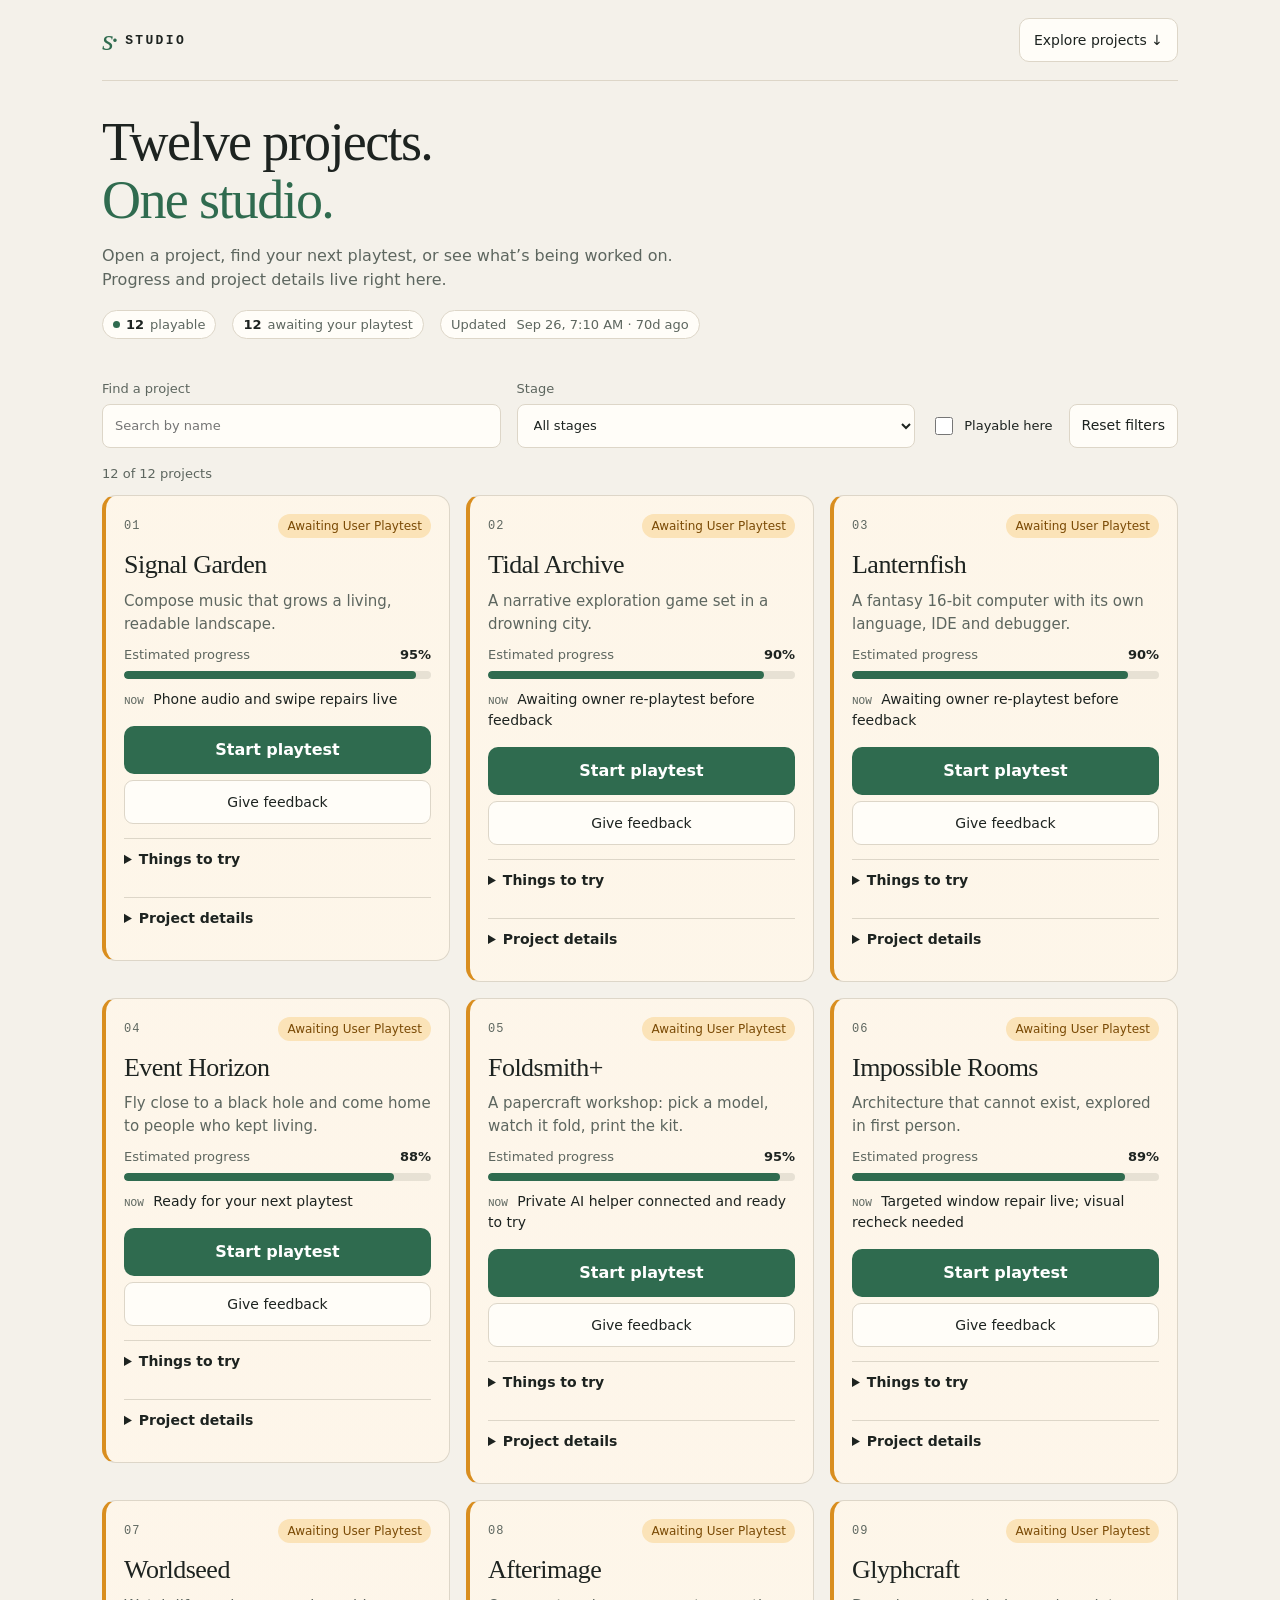
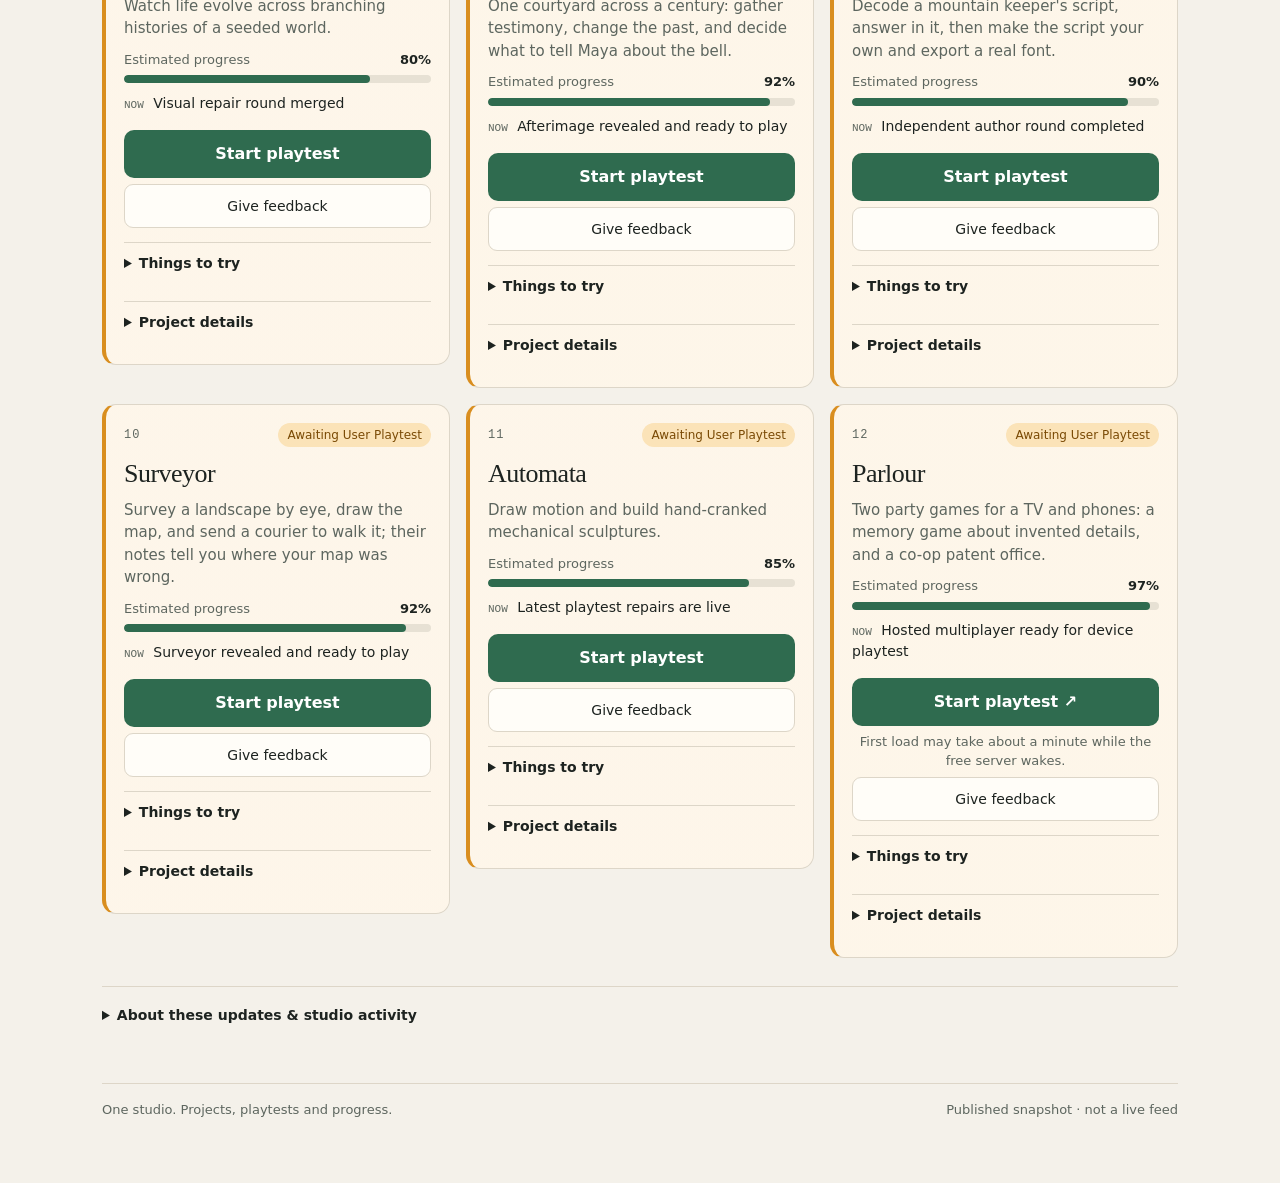
==== index.html @ 287472f6 "[Codex] Publish studio site (status refresh) 2026-09-26T07:10Z Built static files only: hub, read-on" ====
<!doctype html>
<html lang="en">
<head>
<meta charset="utf-8">
<meta name="viewport" content="width=device-width, initial-scale=1">
<meta name="color-scheme" content="light dark">
<meta name="theme-color" content="#f4f1ea" media="(prefers-color-scheme: light)">
<meta name="theme-color" content="#101716" media="(prefers-color-scheme: dark)">
<meta name="description" content="Play the studio’s projects, follow their progress, and explore the details in one place.">
<title>Studio</title>
<link rel="icon" href="data:image/svg+xml,%3Csvg xmlns='http://www.w3.org/2000/svg' viewBox='0 0 32 32'%3E%3Crect width='32' height='32' rx='8' fill='%23101716'/%3E%3Ctext x='8' y='23' font-family='Georgia' font-style='italic' font-size='20' fill='%23d9ef9e'%3Es%3C/text%3E%3C/svg%3E">
<link rel="stylesheet" href="hub.css">
<script src="hub.js" defer></script>
<script src="feedback.js" defer></script>
</head>
<body>
<a class="skip" href="#projects">Skip to projects</a>
<div class="shell">
<header class="top"><a class="wordmark" href="./"><i>s·</i> STUDIO</a><a class="dash-link" href="#projects">Explore projects ↓</a></header>
<main>
<section class="intro">
<h1>Twelve projects.<br><span>One studio.</span></h1>
<p class="lede">Open a project, find your next playtest, or see what’s being worked on. Progress and project details live right here.</p>
<p class="meta"><span class="pill"><span class="dot" aria-hidden="true"></span><strong>12</strong> playable</span><span class="pill"><strong>12</strong> awaiting your playtest</span><span class="pill">Updated&nbsp;<time datetime="2026-09-26T07:10:05Z" data-stamp>2026-09-26T07:10:05Z</time></span></p>
</section>
<section id="projects" aria-label="Projects" tabindex="-1">
<div class="filters" id="filters" hidden>
<label>Find a project<input id="search" type="search" placeholder="Search by name" autocomplete="off"></label>
<label>Stage<select id="stage"><option value="all">All stages</option><option value="st-awaiting-user-playtest">Awaiting User Playtest</option></select></label>
<label class="check"><input type="checkbox" id="demos-only"> Playable here</label>
<button type="button" id="reset-filters">Reset filters</button>
</div>
<p class="results" id="result-count" role="status" aria-live="polite">12 projects</p>
<p id="empty" class="empty" hidden>No projects match. Try another search or reset the filters.</p>
<div class="grid" id="project-grid">
<article class="card" id="p01" data-stage="st-awaiting-user-playtest" data-playable="true" aria-labelledby="n-p01"><div class="card-top"><span class="num">01</span><span class="badge">Awaiting User Playtest</span></div><h2 id="n-p01">Signal Garden</h2><p class="blurb">Compose music that grows a living, readable landscape.</p><div class="progress"><div class="progress-row"><span>Estimated progress</span><b>95%</b></div><div class="bar" role="progressbar" aria-label="Signal Garden estimated progress" aria-valuemin="0" aria-valuemax="100" aria-valuenow="95"><span style="width:95%"></span></div></div><p class="now"><span>Now</span> Phone audio and swipe repairs live</p><div class="actions"><a class="play" href="signal-garden/" aria-label="Start playtest: Signal Garden">Start playtest</a><button class="secondary feedback-open" type="button" data-project="p01" hidden>Give feedback<span class="sr-only">: Signal Garden</span></button></div><details class="try-guide"><summary>Things to try<span class="sr-only">: Signal Garden</span></summary><div class="detail-body"><p>Pick a few ideas that sound good, and let your ears lead the way.</p><ul class="guide-ideas"><li><h3>Find your garden</h3><p>Listen to two presets, then try Create random scene and let a whole piece unfold.</p><p class="notice">Does the music develop, and does the garden help you hear its shape?</p></li><li><h3>Plant a small phrase</h3><p>In Beds, plant a few notes, change their pitch, and give one a longer length or a chord.</p><p class="notice">Can you make the sound you imagined without fighting the controls?</p></li><li><h3>Give it a second act</h3><p>In Piece, vary a section and rearrange its appearances; listen as playback follows the bars.</p><p class="notice">Is it clear which bar you are editing and which one you are hearing?</p></li><li><h3>Change the weather</h3><p>Randomize the garden, keep a favorite color or flora setting, and roll again.</p><p class="notice">Which combinations feel alive, readable, or too busy?</p></li><li><h3>Take it with you</h3><p>Save a copy or export a WAV; on a phone, try editing upright and sideways, then briefly lock the screen during playback.</p><p class="notice">Does the music remain pleasant and the return to the garden feel smooth?</p></li></ul><button class="secondary feedback-open" type="button" data-project="p01" hidden>Share what you noticed</button></div></details><details class="project-details"><summary>Project details<span class="sr-only">: Signal Garden</span></summary><div class="detail-body"><dl class="detail-notes"><div><dt>Current work</dt><dd>Background audio now uses pre-rendered buffers, with no late chunks or gaps in the sixfold CPU-throttled check. Smooth strip swiping and hold-drag editing are live.</dd></div><div><dt>Next step</dt><dd>Ready for a real-phone recheck when you return.</dd></div><div><dt>Limitations</dt><dd>Real phone screen-off behavior remains unverified.</dd></div></dl><p class="review-time">Codex review · <time datetime="2026-09-25T10:22:09Z" data-stamp>2026-09-25T10:22:09Z</time></p><p class="review-time">Demo built · <time datetime="2026-09-26T03:47:51Z" data-stamp>2026-09-26T03:47:51Z</time></p><h3>Assignments at publication</h3><ul class="worker-list"><li><strong>Claude</strong> · no active assignment</li><li><strong>Codex</strong> · no active assignment</li></ul><h3>Recent coordination topics</h3><ul class="topic-list"><li>Codex · Verification · Implementation</li><li>Claude · Integration · Implementation</li></ul><p class="detail-hint">Topics indicate discussion, not completed work or live activity.</p></div></details></article><article class="card" id="p02" data-stage="st-awaiting-user-playtest" data-playable="true" aria-labelledby="n-p02"><div class="card-top"><span class="num">02</span><span class="badge">Awaiting User Playtest</span></div><h2 id="n-p02">Tidal Archive</h2><p class="blurb">A narrative exploration game set in a drowning city.</p><div class="progress"><div class="progress-row"><span>Estimated progress</span><b>90%</b></div><div class="bar" role="progressbar" aria-label="Tidal Archive estimated progress" aria-valuemin="0" aria-valuemax="100" aria-valuenow="90"><span style="width:90%"></span></div></div><p class="now"><span>Now</span> Awaiting owner re-playtest before feedback</p><div class="actions"><a class="play" href="tidal-archive/" aria-label="Start playtest: Tidal Archive">Start playtest</a><button class="secondary feedback-open" type="button" data-project="p02" hidden>Give feedback<span class="sr-only">: Tidal Archive</span></button></div><details class="try-guide"><summary>Things to try<span class="sr-only">: Tidal Archive</span></summary><div class="detail-body"><p>Wander at your own pace; these are invitations, not a route through the story.</p><ul class="guide-ideas"><li><h3>Chase the tide</h3><p>Use the map and tide forecast to choose a reachable destination, then watch how your options change.</p><p class="notice">Can you judge travel time and closed routes before committing?</p></li><li><h3>Meet the city</h3><p>Follow a person or a document that catches your interest, with a detour somewhere unfamiliar.</p><p class="notice">Do the people and places give you reasons to care beyond collecting everything?</p></li><li><h3>Work something out</h3><p>Try a mechanism you find, using the documents and clues you have gathered.</p><p class="notice">Do its controls and responses help you understand an attempt without giving the answer away?</p></li><li><h3>Curate twelve pages</h3><p>Put a few favorites in the Tidebook, then swap one as your view of the city changes.</p><p class="notice">Does choosing what to preserve feel meaningful, and is the page cost clear?</p></li><li><h3>Finish your journey</h3><p>Save a manual slot, take a break, and return for a departure when you feel ready.</p><p class="notice">Is resuming easy, and does the ending reflect the journey you remember?</p></li></ul><button class="secondary feedback-open" type="button" data-project="p02" hidden>Share what you noticed</button></div></details><details class="project-details"><summary>Project details<span class="sr-only">: Tidal Archive</span></summary><div class="detail-body"><dl class="detail-notes"><div><dt>Current work</dt><dd>The owner has playtested it once and wants to play it again before giving feedback.</dd></div><div><dt>Next step</dt><dd>Iterate on the owner&#x27;s feedback after the re-playtest.</dd></div><div><dt>Limitations</dt><dd>Issues noted in the first owner playtest are not yet addressed.</dd></div></dl><p class="review-time">Claude review · <time datetime="2026-09-25T21:28:21Z" data-stamp>2026-09-25T21:28:21Z</time></p><p class="review-time">Demo built · <time datetime="2026-09-26T03:47:53Z" data-stamp>2026-09-26T03:47:53Z</time></p><h3>Assignments at publication</h3><ul class="worker-list"><li><strong>Claude</strong> · no active assignment</li><li><strong>Codex</strong> · no active assignment</li></ul><h3>Recent coordination topics</h3><ul class="topic-list"><li>Codex · Coordination</li><li>Claude · Coordination</li></ul><p class="detail-hint">Topics indicate discussion, not completed work or live activity.</p></div></details></article><article class="card" id="p03" data-stage="st-awaiting-user-playtest" data-playable="true" aria-labelledby="n-p03"><div class="card-top"><span class="num">03</span><span class="badge">Awaiting User Playtest</span></div><h2 id="n-p03">Lanternfish</h2><p class="blurb">A fantasy 16-bit computer with its own language, IDE and debugger.</p><div class="progress"><div class="progress-row"><span>Estimated progress</span><b>90%</b></div><div class="bar" role="progressbar" aria-label="Lanternfish estimated progress" aria-valuemin="0" aria-valuemax="100" aria-valuenow="90"><span style="width:90%"></span></div></div><p class="now"><span>Now</span> Awaiting owner re-playtest before feedback</p><div class="actions"><a class="play" href="lanternfish/" aria-label="Start playtest: Lanternfish">Start playtest</a><button class="secondary feedback-open" type="button" data-project="p03" hidden>Give feedback<span class="sr-only">: Lanternfish</span></button></div><details class="try-guide"><summary>Things to try<span class="sr-only">: Lanternfish</span></summary><div class="detail-body"><p>Treat this little computer as a toy box, with an optional peek under the lid.</p><ul class="guide-ideas"><li><h3>Play two very different games</h3><p>Choose Lumen Drift, then Prism Courier; click the screen for keyboard focus and use arrows, Z/X, and Enter.</p><p class="notice">Are the controls responsive, and can you tell what each game wants from you?</p></li><li><h3>Listen to the machine</h3><p>Let Tidepool run, then explore Abyss Tracker using its on-screen help.</p><p class="notice">Does the sound feel inviting, and can you make a musical change you recognize?</p></li><li><h3>Make one tiny edit</h3><p>Change something small in an example and press Ctrl+Enter; use Revert if you want the original back.</p><p class="notice">Is the connection between your edit and the result satisfying?</p></li><li><h3>Freeze a moment</h3><p>In a Glint program, click the gutter for a breakpoint, then use F8 and F10 to pause and step.</p><p class="notice">Can you follow where the program is and what changes each step?</p></li><li><h3>Keep your cartridge</h3><p>Export your edited cartridge, then import it and run it again.</p><p class="notice">Does the result still feel like yours, and are mistakes or import problems explained clearly?</p></li></ul><button class="secondary feedback-open" type="button" data-project="p03" hidden>Share what you noticed</button></div></details><details class="project-details"><summary>Project details<span class="sr-only">: Lanternfish</span></summary><div class="detail-body"><dl class="detail-notes"><div><dt>Current work</dt><dd>The owner has playtested it once and wants to play it again before giving feedback.</dd></div><div><dt>Next step</dt><dd>Iterate on the owner&#x27;s feedback after the re-playtest.</dd></div><div><dt>Limitations</dt><dd>Issues noted in the first owner playtest are not yet addressed.</dd></div></dl><p class="review-time">Claude review · <time datetime="2026-09-25T21:28:21Z" data-stamp>2026-09-25T21:28:21Z</time></p><p class="review-time">Demo built · <time datetime="2026-09-26T03:47:56Z" data-stamp>2026-09-26T03:47:56Z</time></p><h3>Assignments at publication</h3><ul class="worker-list"><li><strong>Claude</strong> · no active assignment</li><li><strong>Codex</strong> · no active assignment</li></ul><h3>Recent coordination topics</h3><ul class="topic-list"><li>Codex · Coordination</li><li>Claude · Coordination</li></ul><p class="detail-hint">Topics indicate discussion, not completed work or live activity.</p></div></details></article><article class="card" id="p04" data-stage="st-awaiting-user-playtest" data-playable="true" aria-labelledby="n-p04"><div class="card-top"><span class="num">04</span><span class="badge">Awaiting User Playtest</span></div><h2 id="n-p04">Event Horizon</h2><p class="blurb">Fly close to a black hole and come home to people who kept living.</p><div class="progress"><div class="progress-row"><span>Estimated progress</span><b>88%</b></div><div class="bar" role="progressbar" aria-label="Event Horizon estimated progress" aria-valuemin="0" aria-valuemax="100" aria-valuenow="88"><span style="width:88%"></span></div></div><p class="now"><span>Now</span> Ready for your next playtest</p><div class="actions"><a class="play" href="event-horizon/" aria-label="Start playtest: Event Horizon">Start playtest</a><button class="secondary feedback-open" type="button" data-project="p04" hidden>Give feedback<span class="sr-only">: Event Horizon</span></button></div><details class="try-guide"><summary>Things to try<span class="sr-only">: Event Horizon</span></summary><div class="detail-body"><p>Start with Settle and follow whichever part of the expedition makes you curious.</p><ul class="guide-ideas"><li><h3>Learn to shape an orbit</h3><p>Follow the opening coach: try a small burn, inspect its amber prediction, and work toward a round orbit.</p><p class="notice">Does each adjustment teach you something, or feel like guessing?</p></li><li><h3>Make a plan you can read</h3><p>Pause to inspect a planned burn, select it in Burn plan, and try editing its timing when available.</p><p class="notice">Can you connect the list, map, and time strip to the same event?</p></li><li><h3>Look out the window</h3><p>Switch between map, split, and optical views; try a closer view with Ship or Follow.</p><p class="notice">Does the view convey motion and scale comfortably, with useful sound cues?</p></li><li><h3>Keep in touch</h3><p>Read the letters between missions and watch the ship and home clocks when the campaign introduces them.</p><p class="notice">Do waiting and distance matter to you emotionally, and are the clocks understandable?</p></li><li><h3>Return to a flight</h3><p>Use Export for a backup, reload your expedition, and continue toward another mission when you like.</p><p class="notice">Can you recover your bearings, and does the pacing make you want to keep flying?</p></li></ul><button class="secondary feedback-open" type="button" data-project="p04" hidden>Share what you noticed</button></div></details><details class="project-details"><summary>Project details<span class="sr-only">: Event Horizon</span></summary><div class="detail-body"><dl class="detail-notes"><div><dt>Current work</dt><dd>Your interface requests are live (burn plan, full-length strip, pannable map, plain labels, step-by-step reveals, fine steps, quiet mail). Missions 5 and 6 now carry real home-clock stakes with Ruth and Pip.</dd></div><div><dt>Next step</dt><dd>Replay from mission 1, or jump to missions 5 and 6 for the new stakes, and tell us what still confuses.</dd></div><div><dt>Limitations</dt><dd>Mission 7 is unchanged; the late-mission choices are measured and tested but not yet played by a person.</dd></div></dl><p class="review-time">Claude review · <time datetime="2026-09-25T12:15:11Z" data-stamp>2026-09-25T12:15:11Z</time></p><p class="review-time">Demo built · <time datetime="2026-09-26T03:47:58Z" data-stamp>2026-09-26T03:47:58Z</time></p><h3>Assignments at publication</h3><ul class="worker-list"><li><strong>Claude</strong> · no active assignment</li><li><strong>Codex</strong> · no active assignment</li></ul><h3>Recent coordination topics</h3><ul class="topic-list"><li>Codex · Coordination</li><li>Claude · Coordination</li></ul><p class="detail-hint">Topics indicate discussion, not completed work or live activity.</p></div></details></article><article class="card" id="p05" data-stage="st-awaiting-user-playtest" data-playable="true" aria-labelledby="n-p05"><div class="card-top"><span class="num">05</span><span class="badge">Awaiting User Playtest</span></div><h2 id="n-p05">Foldsmith+</h2><p class="blurb">A papercraft workshop: pick a model, watch it fold, print the kit.</p><div class="progress"><div class="progress-row"><span>Estimated progress</span><b>95%</b></div><div class="bar" role="progressbar" aria-label="Foldsmith+ estimated progress" aria-valuemin="0" aria-valuemax="100" aria-valuenow="95"><span style="width:95%"></span></div></div><p class="now"><span>Now</span> Private AI helper connected and ready to try</p><div class="actions"><a class="play" href="foldsmith/" aria-label="Start playtest: Foldsmith+">Start playtest</a><button class="secondary feedback-open" type="button" data-project="p05" hidden>Give feedback<span class="sr-only">: Foldsmith+</span></button></div><details class="try-guide"><summary>Things to try<span class="sr-only">: Foldsmith+</span></summary><div class="detail-body"><p>Browse, customize, or make something from paper; choose whatever sounds enjoyable today.</p><ul class="guide-ideas"><li><h3>Find an unexpected model</h3><p>Start with Practice Cube, then browse a different family or search for something like a dinosaur.</p><p class="notice">Do pictures, difficulty, and materials help you choose confidently?</p></li><li><h3>Make it yours</h3><p>Change dimensions and colors, undo an edit, then save a copy and open that project.</p><p class="notice">Do the preview and restored settings match what you expected?</p></li><li><h3>Watch it come together</h3><p>Use Show me in 3D or Play this step; try a pop-up or the moving bird&#x27;s operating preview.</p><p class="notice">Can you picture the folds and moving parts, and does 2D help on a slower device?</p></li><li><h3>Try a real fold</h3><p>Preview a complete kit; if you feel crafty, print a simple model at actual size and check its calibration square.</p><p class="notice">Are the fold marks, tabs, and instructions clear in your hands?</p></li><li><h3>Explore Design</h3><p>Open a handwritten example in Design; if the connected AI helper is available to you, try one small custom request.</p><p class="notice">Is it clear what the proposal can make, and does the result resemble your idea?</p></li></ul><button class="secondary feedback-open" type="button" data-project="p05" hidden>Share what you noticed</button></div></details><details class="project-details"><summary>Project details<span class="sr-only">: Foldsmith+</span></summary><div class="detail-body"><dl class="detail-notes"><div><dt>Current work</dt><dd>The hosted helper is enabled with a private access token and a persistent total spending cap. One real generated design passed geometry and print checks.</dd></div><div><dt>Next step</dt><dd>Try a small custom design, inspect its assembly steps, and test a printed model. Handwritten examples remain available without access.</dd></div><div><dt>Limitations</dt><dd>The free server may need about a minute to wake. Broader generated design quality and physical fabrication still need human feedback.</dd></div></dl><p class="review-time">Codex review · <time datetime="2026-09-26T07:10:05Z" data-stamp>2026-09-26T07:10:05Z</time></p><p class="review-time">Demo built · <time datetime="2026-09-26T07:08:17Z" data-stamp>2026-09-26T07:08:17Z</time></p><h3>Assignments at publication</h3><ul class="worker-list"><li><strong>Claude</strong> · no active assignment</li><li><strong>Codex</strong> · 1 subagent</li></ul><h3>Recent coordination topics</h3><ul class="topic-list"><li>Codex · Playtest</li><li>Claude · Coordination</li></ul><p class="detail-hint">Topics indicate discussion, not completed work or live activity.</p></div></details></article><article class="card" id="p06" data-stage="st-awaiting-user-playtest" data-playable="true" aria-labelledby="n-p06"><div class="card-top"><span class="num">06</span><span class="badge">Awaiting User Playtest</span></div><h2 id="n-p06">Impossible Rooms</h2><p class="blurb">Architecture that cannot exist, explored in first person.</p><div class="progress"><div class="progress-row"><span>Estimated progress</span><b>89%</b></div><div class="bar" role="progressbar" aria-label="Impossible Rooms estimated progress" aria-valuemin="0" aria-valuemax="100" aria-valuenow="89"><span style="width:89%"></span></div></div><p class="now"><span>Now</span> Targeted window repair live; visual recheck needed</p><div class="actions"><a class="play" href="impossible-rooms/" aria-label="Start playtest: Impossible Rooms">Start playtest</a><button class="secondary feedback-open" type="button" data-project="p06" hidden>Give feedback<span class="sr-only">: Impossible Rooms</span></button></div><details class="try-guide"><summary>Things to try<span class="sr-only">: Impossible Rooms</span></summary><div class="detail-body"><p>Get pleasantly lost, follow your curiosity, and leave the house&#x27;s explanations until you want them.</p><ul class="guide-ideas"><li><h3>Trust your eyes for a while</h3><p>Enter a house and wander; press N to leave chalk wherever the space feels strange.</p><p class="notice">Does the strangeness emerge naturally, and is marking a discovery intuitive?</p></li><li><h3>Look back</h3><p>After a surprising doorway, turn around; linger near windows and view them from a few distances.</p><p class="notice">Do distant views stay convincing, or do blank surfaces or sudden changes break the illusion?</p></li><li><h3>Follow an invitation</h3><p>Investigate doors and cabinets when an interaction prompt appears, and seek a few lanterns.</p><p class="notice">Can you distinguish something usable from scenery without trying every object?</p></li><li><h3>Find your way home</h3><p>Compare your memory with the map, then use H to follow your thread home after a detour.</p><p class="notice">Does recovery feel reassuring even when rooms stop behaving as expected?</p></li><li><h3>Visit another house</h3><p>When ready, end the house from the journal, read its explanation, and try another seed or Architect selection.</p><p class="notice">Do combined surprises reward a second visit, and do the explanations fit what you noticed?</p></li></ul><button class="secondary feedback-open" type="button" data-project="p06" hidden>Share what you noticed</button></div></details><details class="project-details"><summary>Project details<span class="sr-only">: Impossible Rooms</span></summary><div class="detail-body"><dl class="detail-notes"><div><dt>Current work</dt><dd>Independent traversal reached five of seven lanterns. The reproduced window defect has a targeted repair; build and geometry checks pass.</dd></div><div><dt>Next step</dt><dd>Check the distant round window from the wardrobe and continue the unfinished traversal when convenient.</dd></div><div><dt>Limitations</dt><dd>Memory guards prevented the matching after-repair screenshot. Stairs and Heart were not reached in the blind run; physical mouse feel remains unverified.</dd></div></dl><p class="review-time">Codex review · <time datetime="2026-09-25T20:25:00Z" data-stamp>2026-09-25T20:25:00Z</time></p><p class="review-time">Demo built · <time datetime="2026-09-26T03:48:06Z" data-stamp>2026-09-26T03:48:06Z</time></p><h3>Assignments at publication</h3><ul class="worker-list"><li><strong>Claude</strong> · no active assignment</li><li><strong>Codex</strong> · no active assignment</li></ul><h3>Recent coordination topics</h3><ul class="topic-list"><li>Codex · Coordination</li><li>Claude · Coordination</li></ul><p class="detail-hint">Topics indicate discussion, not completed work or live activity.</p></div></details></article><article class="card" id="p07" data-stage="st-awaiting-user-playtest" data-playable="true" aria-labelledby="n-p07"><div class="card-top"><span class="num">07</span><span class="badge">Awaiting User Playtest</span></div><h2 id="n-p07">Worldseed</h2><p class="blurb">Watch life evolve across branching histories of a seeded world.</p><div class="progress"><div class="progress-row"><span>Estimated progress</span><b>80%</b></div><div class="bar" role="progressbar" aria-label="Worldseed estimated progress" aria-valuemin="0" aria-valuemax="100" aria-valuenow="80"><span style="width:80%"></span></div></div><p class="now"><span>Now</span> Visual repair round merged</p><div class="actions"><a class="play" href="worldseed/" aria-label="Start playtest: Worldseed">Start playtest</a><button class="secondary feedback-open" type="button" data-project="p07" hidden>Give feedback<span class="sr-only">: Worldseed</span></button></div><details class="try-guide"><summary>Things to try<span class="sr-only">: Worldseed</span></summary><div class="detail-body"><p>Pick a creature to care about, then see what a different past might do to its world.</p><ul class="guide-ideas"><li><h3>Follow a newcomer</h3><p>Click a creature or a New badge, watch its range, and pause or scrub the timeline.</p><p class="notice">Can you distinguish species and follow a change without losing your place?</p></li><li><h3>Change one thing</h3><p>Open What if…, choose an available change, and compare the two histories as time advances.</p><p class="notice">Is the difference visible and interesting, even when the change barely matters?</p></li><li><h3>Meet the cousins</h3><p>Open Cousins after a fork and ask why relatives differ; explore their branches in Tree of life.</p><p class="notice">Do the explanations connect recognizable creatures to events you actually saw?</p></li><li><h3>Step into the atlas</h3><p>Select a region and choose Walk here, then visit it in another history or epoch.</p><p class="notice">Does being among the creatures add something the map alone cannot show?</p></li><li><h3>Keep a favorite history</h3><p>Explore a specimen card, add to your Journal, and use Save and Load to return later.</p><p class="notice">Does the world remain readable and worth revisiting as your collection of histories grows?</p></li></ul><button class="secondary feedback-open" type="button" data-project="p07" hidden>Share what you noticed</button></div></details><details class="project-details"><summary>Project details<span class="sr-only">: Worldseed</span></summary><div class="detail-body"><dl class="detail-notes"><div><dt>Current work</dt><dd>Creatures vary more in colour, markings, coat and proportions; each biome has its own light and plants; you can walk into the sea; drawing cost per creature fell about 12x. Live locally on port 5197.</dd></div><div><dt>Next step</dt><dd>Owner playtest, plus a re-run of the GPU fps page to confirm the first-flip stutter is gone.</dd></div><div><dt>Limitations</dt><dd>The stutter fix is verified only in software rendering so far.</dd></div></dl><p class="review-time">Claude review · <time datetime="2026-09-25T15:49:16Z" data-stamp>2026-09-25T15:49:16Z</time></p><p class="review-time">Demo built · <time datetime="2026-09-26T03:48:08Z" data-stamp>2026-09-26T03:48:08Z</time></p><h3>Assignments at publication</h3><ul class="worker-list"><li><strong>Claude</strong> · no active assignment</li><li><strong>Codex</strong> · no active assignment</li></ul><h3>Recent coordination topics</h3><ul class="topic-list"><li>Codex · Playtest · Design review</li><li>Claude · Coordination</li></ul><p class="detail-hint">Topics indicate discussion, not completed work or live activity.</p></div></details></article><article class="card" id="p08" data-stage="st-awaiting-user-playtest" data-playable="true" aria-labelledby="n-p08"><div class="card-top"><span class="num">08</span><span class="badge">Awaiting User Playtest</span></div><h2 id="n-p08">Afterimage</h2><p class="blurb">One courtyard across a century: gather testimony, change the past, and decide what to tell Maya about the bell.</p><div class="progress"><div class="progress-row"><span>Estimated progress</span><b>92%</b></div><div class="bar" role="progressbar" aria-label="Afterimage estimated progress" aria-valuemin="0" aria-valuemax="100" aria-valuenow="92"><span style="width:92%"></span></div></div><p class="now"><span>Now</span> Afterimage revealed and ready to play</p><div class="actions"><a class="play" href="afterimage/" aria-label="Start playtest: Afterimage">Start playtest</a><button class="secondary feedback-open" type="button" data-project="p08" hidden>Give feedback<span class="sr-only">: Afterimage</span></button></div><details class="try-guide"><summary>Things to try<span class="sr-only">: Afterimage</span></summary><div class="detail-body"><p>Follow a detail or a person across the years, without worrying about finding a perfect answer.</p><ul class="guide-ideas"><li><h3>Get to know the Court</h3><p>Explore 2026, inspect something with E, and use the map to revisit a person or object.</p><p class="notice">Does the place invite curiosity, and can you comfortably find what catches your eye?</p></li><li><h3>Follow one detail through time</h3><p>Use the Long Room door&#x27;s key to visit another year and look for a familiar feature.</p><p class="notice">Can you recognize the same place while feeling the difference between eras?</p></li><li><h3>Make a small prediction</h3><p>Before a choice, guess what might change; revisit a later year and compare histories.</p><p class="notice">Is the consequence surprising but understandable, and does anyone&#x27;s life matter to you?</p></li><li><h3>Build your own account</h3><p>Read the notebook&#x27;s observations and testimony, add a theory, and tell Maya an account when one becomes available.</p><p class="notice">Can you separate what you saw, what someone claimed, and what you believe?</p></li><li><h3>Reconsider and return</h3><p>Try notebook Undo/Redo, then Save a file; after reloading, use Load to resume or Export to read your notebook elsewhere.</p><p class="notice">Is the current history clear, including what became an earlier account?</p></li></ul><button class="secondary feedback-open" type="button" data-project="p08" hidden>Share what you noticed</button></div></details><details class="project-details"><summary>Project details<span class="sr-only">: Afterimage</span></summary><div class="detail-body"><dl class="detail-notes"><div><dt>Current work</dt><dd>The independent ending check, evidence-boundary repairs, save and reopen and readable export checks passed.</dd></div><div><dt>Next step</dt><dd>Explore the courtyard across eras, collect evidence and revisit the consequences of your choices.</dd></div><div><dt>Limitations</dt><dd>The latest independent route covered one ending; other eras, accounts and physical-device feel still need your feedback.</dd></div></dl><p class="review-time">Codex review · <time datetime="2026-09-25T21:12:15Z" data-stamp>2026-09-25T21:12:15Z</time></p><p class="review-time">Demo built · <time datetime="2026-09-26T03:48:19Z" data-stamp>2026-09-26T03:48:19Z</time></p><h3>Assignments at publication</h3><ul class="worker-list"><li><strong>Claude</strong> · no active assignment</li><li><strong>Codex</strong> · no active assignment</li></ul><h3>Recent coordination topics</h3><ul class="topic-list"><li>Codex · Coordination</li><li>Claude · Coordination</li></ul><p class="detail-hint">Topics indicate discussion, not completed work or live activity.</p></div></details></article><article class="card" id="p09" data-stage="st-awaiting-user-playtest" data-playable="true" aria-labelledby="n-p09"><div class="card-top"><span class="num">09</span><span class="badge">Awaiting User Playtest</span></div><h2 id="n-p09">Glyphcraft</h2><p class="blurb">Decode a mountain keeper&#x27;s script, answer in it, then make the script your own and export a real font.</p><div class="progress"><div class="progress-row"><span>Estimated progress</span><b>90%</b></div><div class="bar" role="progressbar" aria-label="Glyphcraft estimated progress" aria-valuemin="0" aria-valuemax="100" aria-valuenow="90"><span style="width:90%"></span></div></div><p class="now"><span>Now</span> Independent author round completed</p><div class="actions"><a class="play" href="glyphcraft/" aria-label="Start playtest: Glyphcraft">Start playtest</a><button class="secondary feedback-open" type="button" data-project="p09" hidden>Give feedback<span class="sr-only">: Glyphcraft</span></button></div><details class="try-guide"><summary>Things to try<span class="sr-only">: Glyphcraft</span></summary><div class="detail-body"><p>Enjoy deciphering a little writing, or head to the workshop and invent some of your own.</p><ul class="guide-ideas"><li><h3>Read the hut</h3><p>Use the primer to sound out a found line; ask for a hint whenever curiosity turns into frustration.</p><p class="notice">Does understanding feel earned, and does the help arrive at the right level?</p></li><li><h3>Leave a reply</h3><p>Compose a reply from words you have learned and see how the hut responds.</p><p class="notice">Can you understand what you wrote and why it received that response?</p></li><li><h3>Make a letter yours</h3><p>Re-cut a letter and look for your handwriting in the primer and copied lines.</p><p class="notice">Does it feel personal while remaining easy to tell from other letters?</p></li><li><h3>Invent in the workshop</h3><p>Open an example copy in Workshop, change a word or way of saying, and read the affected lines before accepting.</p><p class="notice">Can you see what changed, what needs mending, and whose words stay preserved?</p></li><li><h3>Take your writing away</h3><p>Accept a line of your own, use Preview writing and Save writing, then try a font or script export.</p><p class="notice">Does the saved page look like your accepted work and make sense outside the workshop?</p></li></ul><button class="secondary feedback-open" type="button" data-project="p09" hidden>Share what you noticed</button></div></details><details class="project-details"><summary>Project details<span class="sr-only">: Glyphcraft</span></summary><div class="detail-body"><dl class="detail-notes"><div><dt>Current work</dt><dd>The independent author session and export inspection passed. Navigation repairs and a readable accepted-work preview are verified and merged.</dd></div><div><dt>Next step</dt><dd>Owner playtest when convenient.</dd></div><div><dt>Limitations</dt><dd>Physical device behavior and installed export use remain unverified.</dd></div></dl><p class="review-time">Codex review · <time datetime="2026-09-25T19:22:03Z" data-stamp>2026-09-25T19:22:03Z</time></p><p class="review-time">Demo built · <time datetime="2026-09-26T03:48:17Z" data-stamp>2026-09-26T03:48:17Z</time></p><h3>Assignments at publication</h3><ul class="worker-list"><li><strong>Claude</strong> · no active assignment</li><li><strong>Codex</strong> · no active assignment</li></ul><h3>Recent coordination topics</h3><ul class="topic-list"><li>Codex · Coordination</li><li>Claude · Coordination</li></ul><p class="detail-hint">Topics indicate discussion, not completed work or live activity.</p></div></details></article><article class="card" id="p10" data-stage="st-awaiting-user-playtest" data-playable="true" aria-labelledby="n-p10"><div class="card-top"><span class="num">10</span><span class="badge">Awaiting User Playtest</span></div><h2 id="n-p10">Surveyor</h2><p class="blurb">Survey a landscape by eye, draw the map, and send a courier to walk it; their notes tell you where your map was wrong.</p><div class="progress"><div class="progress-row"><span>Estimated progress</span><b>92%</b></div><div class="bar" role="progressbar" aria-label="Surveyor estimated progress" aria-valuemin="0" aria-valuemax="100" aria-valuenow="92"><span style="width:92%"></span></div></div><p class="now"><span>Now</span> Surveyor revealed and ready to play</p><div class="actions"><a class="play" href="surveyor/" aria-label="Start playtest: Surveyor">Start playtest</a><button class="secondary feedback-open" type="button" data-project="p10" hidden>Give feedback<span class="sr-only">: Surveyor</span></button></div><details class="try-guide"><summary>Things to try<span class="sr-only">: Surveyor</span></summary><div class="detail-body"><p>Make a field sheet you would trust, then let Oriel&#x27;s journey teach you something about it.</p><ul class="guide-ideas"><li><h3>Take a real bearing</h3><p>Start on Windbreak Ridge, use the Crib card, and sight a landmark from more than one pin.</p><p class="notice">Can you connect the view, the brass vane, and your ruled lines?</p></li><li><h3>Send your first route</h3><p>Place your own marks, draw a route, and dispatch Oriel with the sheet you made.</p><p class="notice">Does watching the journey build anticipation, and can you understand the resulting report?</p></li><li><h3>Learn from a wrong turn</h3><p>Revise a route using Oriel&#x27;s observations, or open the practice sheet for a ready-made puzzle.</p><p class="notice">Does a setback suggest a useful next observation without simply solving the map for you?</p></li><li><h3>Take another commission</h3><p>After delivery, visit the Post-office wall and try the next expedition with its different parcel and place.</p><p class="notice">Do new jobs change how you think, rather than repeat the same task?</p></li><li><h3>Keep your fieldwork</h3><p>After a finished trip, use Save sheet, reload, and Open sheet to return to your annotations.</p><p class="notice">Can you read your earlier reasoning and feel ownership of the sheet?</p></li></ul><button class="secondary feedback-open" type="button" data-project="p10" hidden>Share what you noticed</button></div></details><details class="project-details"><summary>Project details<span class="sr-only">: Surveyor</span></summary><div class="detail-body"><dl class="detail-notes"><div><dt>Current work</dt><dd>All three expeditions are implemented. The final independent delivery and save and reopen succeeded; the report layout repair passed three screen sizes.</dd></div><div><dt>Next step</dt><dd>Start at Windbreak Ridge, make your field sheet and send Oriel along your own route.</dd></div><div><dt>Limitations</dt><dd>The final run completed one expedition; an earlier task was interrupted. Natural full-journey transfer and physical-device feel remain unverified.</dd></div></dl><p class="review-time">Codex review · <time datetime="2026-09-25T21:12:15Z" data-stamp>2026-09-25T21:12:15Z</time></p><p class="review-time">Demo built · <time datetime="2026-09-26T03:48:25Z" data-stamp>2026-09-26T03:48:25Z</time></p><h3>Assignments at publication</h3><ul class="worker-list"><li><strong>Claude</strong> · no active assignment</li><li><strong>Codex</strong> · no active assignment</li></ul><h3>Recent coordination topics</h3><ul class="topic-list"><li>Codex · Coordination</li><li>Claude · Coordination</li></ul><p class="detail-hint">Topics indicate discussion, not completed work or live activity.</p></div></details></article><article class="card" id="p11" data-stage="st-awaiting-user-playtest" data-playable="true" aria-labelledby="n-p11"><div class="card-top"><span class="num">11</span><span class="badge">Awaiting User Playtest</span></div><h2 id="n-p11">Automata</h2><p class="blurb">Draw motion and build hand-cranked mechanical sculptures.</p><div class="progress"><div class="progress-row"><span>Estimated progress</span><b>85%</b></div><div class="bar" role="progressbar" aria-label="Automata estimated progress" aria-valuemin="0" aria-valuemax="100" aria-valuenow="85"><span style="width:85%"></span></div></div><p class="now"><span>Now</span> Latest playtest repairs are live</p><div class="actions"><a class="play" href="automata/" aria-label="Start playtest: Automata">Start playtest</a><button class="secondary feedback-open" type="button" data-project="p11" hidden>Give feedback<span class="sr-only">: Automata</span></button></div><details class="try-guide"><summary>Things to try<span class="sr-only">: Automata</span></summary><div class="detail-body"><p>Turn a few sculptures, then change a movement until it tells a little story of your own.</p><ul class="guide-ideas"><li><h3>Browse the moving collection</h3><p>Watch The Early Bird, Sky Rower, and The Clock Tower; slow them down or turn the crank by hand.</p><p class="notice">Do the movements have character, and can you see what drives them?</p></li><li><h3>Draw a dance</h3><p>In The Dancing Pair, select a cam and redraw part of its motion chart, including a flat pause.</p><p class="notice">Does the figure perform the movement you meant to draw?</p></li><li><h3>Change the punchline</h3><p>Alter timing or move a figure, then explore the Moment tab and its highlighted timeline.</p><p class="notice">Do the figures really meet when the celebration says they do?</p></li><li><h3>Look behind the stage</h3><p>Use Front, Side, and Free views; try Check for collisions and inspect any suggested repair.</p><p class="notice">Are depth, warnings, and repair choices understandable without losing your idea?</p></li><li><h3>Build a tiny original</h3><p>Start a New sculpture, add a part and a figure, then Save file and reopen it; peek at Parts to cut if curious.</p><p class="notice">Can you make something expressive, and do the controls leave enough room to see it?</p></li></ul><button class="secondary feedback-open" type="button" data-project="p11" hidden>Share what you noticed</button></div></details><details class="project-details"><summary>Project details<span class="sr-only">: Automata</span></summary><div class="detail-body"><dl class="detail-notes"><div><dt>Current work</dt><dd>Port 5198 has persistent camera positioning, Front, Side and Top views, steadier panels, restored examples and clearer timing. The latest agent checks passed.</dd></div><div><dt>Next step</dt><dd>User playtest when you return.</dd></div><div><dt>Limitations</dt><dd>Real GPU feel and timing remain for the user to assess.</dd></div></dl><p class="review-time">Codex review · <time datetime="2026-09-25T14:58:23Z" data-stamp>2026-09-25T14:58:23Z</time></p><p class="review-time">Demo built · <time datetime="2026-09-26T03:48:12Z" data-stamp>2026-09-26T03:48:12Z</time></p><h3>Assignments at publication</h3><ul class="worker-list"><li><strong>Claude</strong> · no active assignment</li><li><strong>Codex</strong> · no active assignment</li></ul><h3>Recent coordination topics</h3><ul class="topic-list"><li>Codex · Coordination</li><li>Claude · Coordination</li></ul><p class="detail-hint">Topics indicate discussion, not completed work or live activity.</p></div></details></article><article class="card" id="p12" data-stage="st-awaiting-user-playtest" data-playable="true" aria-labelledby="n-p12"><div class="card-top"><span class="num">12</span><span class="badge">Awaiting User Playtest</span></div><h2 id="n-p12">Parlour</h2><p class="blurb">Two party games for a TV and phones: a memory game about invented details, and a co-op patent office.</p><div class="progress"><div class="progress-row"><span>Estimated progress</span><b>97%</b></div><div class="bar" role="progressbar" aria-label="Parlour estimated progress" aria-valuemin="0" aria-valuemax="100" aria-valuenow="97"><span style="width:97%"></span></div></div><p class="now"><span>Now</span> Hosted multiplayer ready for device playtest</p><div class="actions"><a class="play" href="https://parlour-studio.onrender.com" aria-label="Start playtest ↗: Parlour">Start playtest ↗</a><p class="note">First load may take about a minute while the free server wakes.</p><button class="secondary feedback-open" type="button" data-project="p12" hidden>Give feedback<span class="sr-only">: Parlour</span></button></div><details class="try-guide"><summary>Things to try<span class="sr-only">: Parlour</span></summary><div class="detail-body"><p>Bring one shared host screen and at least two players on separate phones; the free server may need a minute to wake.</p><ul class="guide-ideas"><li><h3>Gather around</h3><p>Create a hosted room and have players join by code or QR, keeping their screens private.</p><p class="notice">Can everyone join and understand when to watch the host or their own screen?</p></li><li><h3>Compare your memories</h3><p>Play False Witness, read your own report, and try an optional sketch before the host-paced reveal.</p><p class="notice">Does the reveal spark conversation, and do the titles feel playful and fair?</p></li><li><h3>Pitch a strange invention</h3><p>Play Patent Pending: draw a component, pitch it, then repair it after the clauses are revealed.</p><p class="notice">Do the drawing tools support your idea, and does the repair round add to the fun?</p></li><li><h3>Find your group&#x27;s rhythm</h3><p>Let the host use Pause or More time when needed, and save a memory card or patent at the end.</p><p class="notice">Where does the group laugh, hesitate, or feel ready to move on?</p></li><li><h3>Take a phone-sized interruption</h3><p>During a relaxed moment, briefly switch apps or reload one player&#x27;s page, then return to the same seat.</p><p class="notice">Is it clear whether your work was sent, and can the group carry on comfortably?</p></li></ul><button class="secondary feedback-open" type="button" data-project="p12" hidden>Share what you noticed</button></div></details><details class="project-details"><summary>Project details<span class="sr-only">: Parlour</span></summary><div class="detail-body"><dl class="detail-notes"><div><dt>Current work</dt><dd>The approved online game is open. Private live updates, reconnect and a real hosted restart passed; saved reports and seats survived.</dd></div><div><dt>Next step</dt><dd>Play with a host screen and separate player devices, then report any game-flow or connection issues.</dd></div><div><dt>Limitations</dt><dd>Free hosting may take about a minute to wake. Physical multi-device playtesting remains.</dd></div></dl><p class="review-time">Codex review · <time datetime="2026-09-26T05:54:40Z" data-stamp>2026-09-26T05:54:40Z</time></p><h3>Assignments at publication</h3><ul class="worker-list"><li><strong>Claude</strong> · no active assignment</li><li><strong>Codex</strong> · no active assignment</li></ul><h3>Recent coordination topics</h3><ul class="topic-list"><li>Codex · Coordination</li><li>Claude · Coordination</li></ul><p class="detail-hint">Topics indicate discussion, not completed work or live activity.</p></div></details></article>
</div>
</section>
<details class="studio-details"><summary>About these updates &amp; studio activity</summary>
<div class="detail-body"><p>This is a published snapshot. It updates when the studio is republished, not continuously. Progress percentages are review estimates and can change as work develops.</p>
<p>Latest project review · <time datetime="2026-09-26T07:10:05Z" data-stamp>2026-09-26T07:10:05Z</time></p>
<h2>Studio assignments at publication</h2><ul class="worker-list"><li><strong>Claude</strong> · no active assignment</li><li><strong>Codex</strong> · lead, 1 subagent</li></ul>
<p>Shared workers count once in studio totals. Stale assignments are excluded from active counts.</p></div></details>
</main>
<footer><span>One studio. Projects, playtests and progress.</span><span>Published snapshot · not a live feed</span></footer>
</div>
<dialog id="feedback-dialog" aria-labelledby="feedback-title" data-api-origin="https://studio-feedback.onrender.com">
<div class="feedback-heading"><div><p class="eyebrow">YOUR EXPERIENCE</p><h2 id="feedback-title">Give feedback</h2></div><button type="button" id="feedback-close" class="secondary" aria-label="Close feedback">Close</button></div>
<p class="feedback-privacy">No account needed. Reports go privately to the studio, not to a public comment feed.</p>
<details class="feedback-retention"><summary>About your report</summary><p class="detail-hint">Reports stay in the inbox for up to 90 days. We may keep a private copy while investigating feedback. Please leave out passwords or other sensitive information.</p></details>
<form id="feedback-form">
<fieldset id="feedback-fields"><legend class="sr-only">Your feedback</legend>
<label>What would you like to share?<select id="feedback-category"><option value="playtest">Playtest notes</option><option value="bug">Something broke</option><option value="confusing">Something was confusing</option><option value="idea">An idea or suggestion</option><option value="enjoyed">Something I enjoyed</option></select></label>
<label>What happened, or what stood out?<textarea id="feedback-description" required maxlength="4000" rows="5" placeholder="A moment, a problem, an idea—whatever would help us understand your experience."></textarea></label>
<details><summary>Add steps or extra context (optional)</summary><label>How can we find the same moment?<textarea id="feedback-steps" maxlength="2000" rows="3" placeholder="What you tried, what you expected, and what happened instead."></textarea></label></details>
<label>Name or nickname (optional)<input id="feedback-name" maxlength="80" autocomplete="nickname"></label>
<label class="check"><input id="feedback-device" type="checkbox" checked> Include basic browser and screen details</label>
<p class="detail-hint" id="feedback-device-preview"></p>
<div class="feedback-trap" aria-hidden="true"><label>Website<input id="feedback-website" tabindex="-1" autocomplete="off"></label></div>
</fieldset>
<p id="feedback-status" role="status" aria-live="polite" tabindex="-1"></p>
<button type="submit" class="play" id="feedback-send">Send feedback</button>
<p class="detail-hint">A first submission may take about a minute while the service wakes. Closing this form keeps your draft; reloading or leaving Studio clears it.</p>
</form></dialog>
</body>
</html>
---- hub.css ----
:root {
  color-scheme: light dark;
  --bg: #f4f1ea;
  --card: #fffdf8;
  --line: #ddd6c8;
  --text: #1d2320;
  --muted: #5d665f;
  --accent: #2f6b4f;
  --accent-ink: #ffffff;
  --track: #e7e1d4;
  --sealed: #ebe6dc;
  --sealed-line: #c9c0ae;
  --badge: #e4ecdf;
  --badge-ink: #2b5540;
  --serif: Georgia, "Times New Roman", serif;
  --mono: ui-monospace, SFMono-Regular, Consolas, monospace;
  font-family: ui-sans-serif, system-ui, -apple-system, BlinkMacSystemFont, "Segoe UI", sans-serif;
}
@media (prefers-color-scheme: dark) {
  :root {
    --bg: #101716;
    --card: #182120;
    --line: #2f3b36;
    --text: #edf1e7;
    --muted: #a8b5ac;
    --accent: #d9ef9e;
    --accent-ink: #162010;
    --track: #29342f;
    --sealed: #141b1a;
    --sealed-line: #3c4a43;
    --badge: #25322b;
    --badge-ink: #d9ef9e;
  }
}
* { box-sizing: border-box; }
[hidden] { display: none !important; }
.sr-only { position: absolute; width: 1px; height: 1px; overflow: hidden; clip-path: inset(50%); white-space: nowrap; }
.skip { position: absolute; left: 16px; top: -100px; padding: 12px; background: var(--card); z-index: 2; }
.skip:focus { top: 8px; }
html { -webkit-text-size-adjust: 100%; }
body { margin: 0; background: var(--bg); color: var(--text); line-height: 1.5; overflow-x: hidden; }
a { color: inherit; }
a:focus-visible, button:focus-visible, summary:focus-visible, input:focus-visible, select:focus-visible { outline: 3px solid var(--accent); outline-offset: 3px; border-radius: 6px; }
.shell { max-width: 1140px; margin: 0 auto; padding: 0 16px 48px; }
@media (min-width: 720px) { .shell { padding: 0 32px 64px; } }

.top { display: flex; align-items: center; justify-content: space-between; gap: 12px; padding: 18px 0; border-bottom: 1px solid var(--line); }
.wordmark { font: 600 13px var(--mono); letter-spacing: .18em; text-decoration: none; display: flex; align-items: center; gap: 10px; }
.wordmark i { font: italic 30px/1 var(--serif); letter-spacing: -.1em; color: var(--accent); }
.dash-link { display: inline-flex; align-items: center; min-height: 44px; padding: 0 14px; border: 1px solid var(--line); border-radius: 10px; text-decoration: none; font-size: 14px; background: var(--card); }
.dash-link:hover { border-color: var(--accent); }

.intro { padding: 32px 0 20px; }
h1 { font: 400 clamp(32px, 7vw, 54px)/1.08 var(--serif); letter-spacing: -.03em; margin: 0; }
h1 span { color: var(--accent); }
.lede { color: var(--muted); max-width: 60ch; margin: 14px 0 0; font-size: 16px; }
.meta { display: flex; flex-wrap: wrap; gap: 8px 16px; margin: 18px 0 0; font-size: 13px; color: var(--muted); }
.meta strong { color: var(--text); font-weight: 600; }
.pill { display: inline-flex; align-items: center; gap: 6px; padding: 4px 10px; border-radius: 999px; background: var(--card); border: 1px solid var(--line); }
.dot { width: 7px; height: 7px; border-radius: 50%; background: var(--accent); }

.grid { display: grid; grid-template-columns: repeat(auto-fill, minmax(min(100%, 320px), 1fr)); gap: 16px; margin-top: 12px; align-items: start; }
.card { background: var(--card); border: 1px solid var(--line); border-radius: 14px; padding: 18px; display: flex; flex-direction: column; gap: 10px; min-width: 0; }
.card-top { display: flex; justify-content: space-between; align-items: center; gap: 8px; }
.num { font: 12px var(--mono); color: var(--muted); letter-spacing: .08em; }
.badge { font-size: 12px; padding: 3px 9px; border-radius: 999px; background: var(--badge); color: var(--badge-ink); white-space: nowrap; }
.card h2 { font: 400 26px/1.15 var(--serif); letter-spacing: -.02em; margin: 2px 0 0; overflow-wrap: anywhere; }
.blurb { margin: 0; color: var(--muted); font-size: 15px; }
.progress { display: grid; gap: 6px; }
.progress-row { display: flex; justify-content: space-between; font-size: 13px; color: var(--muted); gap: 8px; }
.progress-row b { color: var(--text); font-weight: 600; }
.bar { height: 8px; border-radius: 99px; background: var(--track); overflow: hidden; }
.bar > span { display: block; height: 100%; background: var(--accent); border-radius: 99px; }
.notes { margin: 0; display: grid; gap: 8px; font-size: 14px; }
.notes div { display: grid; grid-template-columns: 44px 1fr; gap: 8px; }
.notes dt { font: 11px/1.9 var(--mono); letter-spacing: .08em; color: var(--muted); text-transform: uppercase; }
.notes dd { margin: 0; overflow-wrap: anywhere; }
.actions { margin-top: auto; padding-top: 6px; display: grid; gap: 6px; }
.play { display: flex; align-items: center; justify-content: center; gap: 8px; min-height: 48px; border-radius: 10px; background: var(--accent); color: var(--accent-ink); text-decoration: none; font-weight: 650; font-size: 16px; }
.play:hover { filter: brightness(1.08); }
.note { font-size: 13px; color: var(--muted); margin: 0; text-align: center; }
.local { display: flex; align-items: center; justify-content: center; min-height: 48px; border-radius: 10px; border: 1px dashed var(--line); color: var(--muted); font-size: 15px; }
.local { padding: 10px; text-align: center; }
.now { margin: 0; font-size: 14px; }
.now > span { color: var(--muted); font: 11px var(--mono); text-transform: uppercase; margin-right: 5px; }
.filters { display: flex; flex-wrap: wrap; align-items: end; gap: 12px 16px; padding: 20px 0 8px; }
.filters label { display: grid; gap: 5px; font-size: 13px; color: var(--muted); flex: 1 1 200px; }
.filters input[type="search"], .filters select, .filters button { width: 100%; min-height: 44px; border: 1px solid var(--line); border-radius: 8px; background: var(--card); color: var(--text); font: inherit; padding: 8px 12px; }
.filters .check { display: flex; align-items: center; min-height: 44px; gap: 8px; flex: 0 1 auto; color: var(--text); }
.check input { width: 18px; height: 18px; accent-color: var(--accent); }
.filters button { width: auto; font-size: 14px; cursor: pointer; }
.results { margin: 8px 0; color: var(--muted); font-size: 13px; }
.empty { padding: 24px; border: 1px dashed var(--line); border-radius: 12px; }
summary { cursor: pointer; min-height: 44px; padding: 10px 0; font-weight: 600; font-size: 14px; }
.project-details { border-top: 1px solid var(--line); margin-top: 4px; }
.project-details[open] summary { color: var(--accent); }
.detail-body { padding: 4px 0 8px; font-size: 14px; overflow-wrap: anywhere; }
.detail-notes { display: grid; gap: 12px; margin: 0; }
.detail-notes dt { font-weight: 600; margin-bottom: 3px; }
.detail-notes dd { margin: 0; color: var(--muted); }
.detail-body h3 { font-size: 13px; margin: 18px 0 6px; }
.detail-body h2 { font: 400 22px var(--serif); }
.worker-list, .topic-list { list-style: none; padding: 0; margin: 0; display: grid; gap: 4px; color: var(--muted); }
.review-time, .detail-hint { color: var(--muted); font-size: 12px; }
.studio-details { border-top: 1px solid var(--line); margin-top: 28px; padding: 8px 0; }
.studio-details .detail-body { max-width: 74ch; }
@media (max-width: 420px) {
  .shell { padding-left: 12px; padding-right: 12px; }
  .card { padding: 14px; }
  .badge { white-space: normal; text-align: right; }
  .wordmark { letter-spacing: .12em; }
  .dash-link { padding: 0 10px; font-size: 12px; }
}

.card.sealed { background: var(--sealed); border: 1px dashed var(--sealed-line); }
.sealed h2 { color: var(--muted); }
.lock { width: 44px; height: 44px; border-radius: 12px; display: grid; place-items: center; border: 1px dashed var(--sealed-line); color: var(--muted); }
.sealed-row { display: flex; gap: 12px; align-items: center; }
.sealed .blurb { font-style: italic; }

footer { margin-top: 36px; padding-top: 16px; border-top: 1px solid var(--line); color: var(--muted); font-size: 13px; display: flex; flex-wrap: wrap; justify-content: space-between; gap: 8px; }

/* Stage tints: a soft wash on the card, a matching edge and badge. */
.card { --tint: transparent; --tint-edge: var(--line); --tint-badge: var(--badge); --tint-ink: var(--badge-ink);
  background: linear-gradient(var(--tint), var(--tint)), var(--card); border-left: 4px solid var(--tint-edge); }
.card .badge { background: var(--tint-badge); color: var(--tint-ink); }
.card[data-stage="st-awaiting-setup"], .card[data-stage="st-awaiting-user-playtest"] { --tint: #e9a23b14; --tint-edge: #d98e1f; --tint-badge: #fbe3b8; --tint-ink: #7a4a05; }
.card[data-stage="st-building"] { --tint: #3a7bd512; --tint-edge: #3a7bd5; --tint-badge: #d8e6fa; --tint-ink: #1d4a8a; }
.card[data-stage="st-validating"] { --tint: #8a5cd012; --tint-edge: #8a5cd0; --tint-badge: #e7dcf8; --tint-ink: #4e2d85; }
.card[data-stage="st-prototype"], .card[data-stage="st-preproduction"] { --tint: #1aa3a312; --tint-edge: #1a9a9a; --tint-badge: #d3efee; --tint-ink: #0d5c5c; }
.card[data-stage="st-complete"] { --tint: #2f6b4f12; --tint-edge: #2f6b4f; --tint-badge: #dbeadf; --tint-ink: #2b5540; }
.card[data-stage="st-parked"] { --tint: #8a857a12; --tint-edge: #9a948a; --tint-badge: #e6e2da; --tint-ink: #555049; }
@media (prefers-color-scheme: dark) {
  .card[data-stage="st-awaiting-setup"], .card[data-stage="st-awaiting-user-playtest"] { --tint: #e9a23b1c; --tint-edge: #e9a23b; --tint-badge: #4a3512; --tint-ink: #ffd489; }
  .card[data-stage="st-building"] { --tint: #5b95e61a; --tint-edge: #5b95e6; --tint-badge: #1d3150; --tint-ink: #b6d1fb; }
  .card[data-stage="st-validating"] { --tint: #a07ce21a; --tint-edge: #a07ce2; --tint-badge: #33254c; --tint-ink: #d9c7fb; }
  .card[data-stage="st-prototype"], .card[data-stage="st-preproduction"] { --tint: #2bb8b81a; --tint-edge: #2bb8b8; --tint-badge: #14393a; --tint-ink: #a5ecec; }
  .card[data-stage="st-complete"] { --tint: #5fae861a; --tint-edge: #5fae86; --tint-badge: #1f3a2c; --tint-ink: #b8e6c9; }
  .card[data-stage="st-parked"] { --tint: #9a948a14; --tint-edge: #6f6a61; --tint-badge: #2c2a26; --tint-ink: #c9c3b8; }
}
.card.sealed { background: linear-gradient(var(--tint), var(--tint)), var(--sealed); border-left-style: dashed; }
.card[data-stage="st-ready-to-reveal"] { --tint: #d4a01a1a; --tint-edge: #c8930f; --tint-badge: #f7e3a6; --tint-ink: #6b4a00; }
@media (prefers-color-scheme: dark) {
  .card[data-stage="st-ready-to-reveal"] { --tint: #e6b8331f; --tint-edge: #e6b833; --tint-badge: #4a3a0e; --tint-ink: #ffe08a; }
}

/* Optional guides and a private feedback inbox, alongside each project. */
button { font-family: inherit; }
.secondary { min-height: 44px; padding: 9px 14px; border: 1px solid var(--line); border-radius: 9px; color: var(--text); background: var(--card); font-size: 14px; cursor: pointer; }
.secondary:hover { border-color: var(--accent); }
.try-guide { border-top: 1px solid var(--line); margin-top: 4px; }
.guide-ideas { margin: 16px 0; padding: 0; list-style: none; display: grid; gap: 18px; }
.guide-ideas h3 { color: var(--text); margin: 0 0 5px; font-size: 15px; }
.guide-ideas p { margin: 0 0 6px; }
.notice { color: var(--muted); font-size: 13px; }
#feedback-dialog { width: min(620px, calc(100% - 24px)); max-height: calc(100dvh - 32px); overflow: auto; border: 1px solid var(--line); border-radius: 16px; padding: 24px; color: var(--text); background: var(--card); }
#feedback-dialog::backdrop { background: #081511a8; }
.feedback-heading { display: flex; align-items: start; justify-content: space-between; gap: 16px; }
.feedback-heading h2 { font: 400 28px/1.15 var(--serif); margin: 5px 0; }
.eyebrow { font: 11px var(--mono); color: var(--muted); letter-spacing: .1em; margin: 0; }
.feedback-privacy { color: var(--muted); font-size: 14px; }
#feedback-fields { border: 0; padding: 0; margin: 0; display: grid; gap: 16px; min-width: 0; }
#feedback-fields label { display: grid; gap: 6px; font-size: 14px; }
#feedback-fields .check { display: flex; align-items: center; gap: 8px; }
#feedback-fields input:not([type="checkbox"]), #feedback-fields select, #feedback-fields textarea { width: 100%; min-width: 0; min-height: 44px; padding: 10px; border: 1px solid var(--line); border-radius: 8px; background: var(--bg); color: var(--text); font: inherit; font-size: 16px; }
#feedback-fields textarea { resize: vertical; }
#feedback-device-preview { margin: -8px 0 0; }
.feedback-trap { position: absolute; left: -10000px; width: 1px; height: 1px; overflow: hidden; }
#feedback-status { font-size: 14px; overflow-wrap: anywhere; }
.feedback-error { color: #a63827; }
#feedback-send { width: 100%; border: 0; cursor: pointer; }
#feedback-send:disabled { opacity: .6; cursor: wait; }
@media (prefers-color-scheme: dark) { .feedback-error { color: #ffb4a6; } }
@media (max-width: 420px) { #feedback-dialog { padding: 16px; } .feedback-heading h2 { font-size: 25px; } }
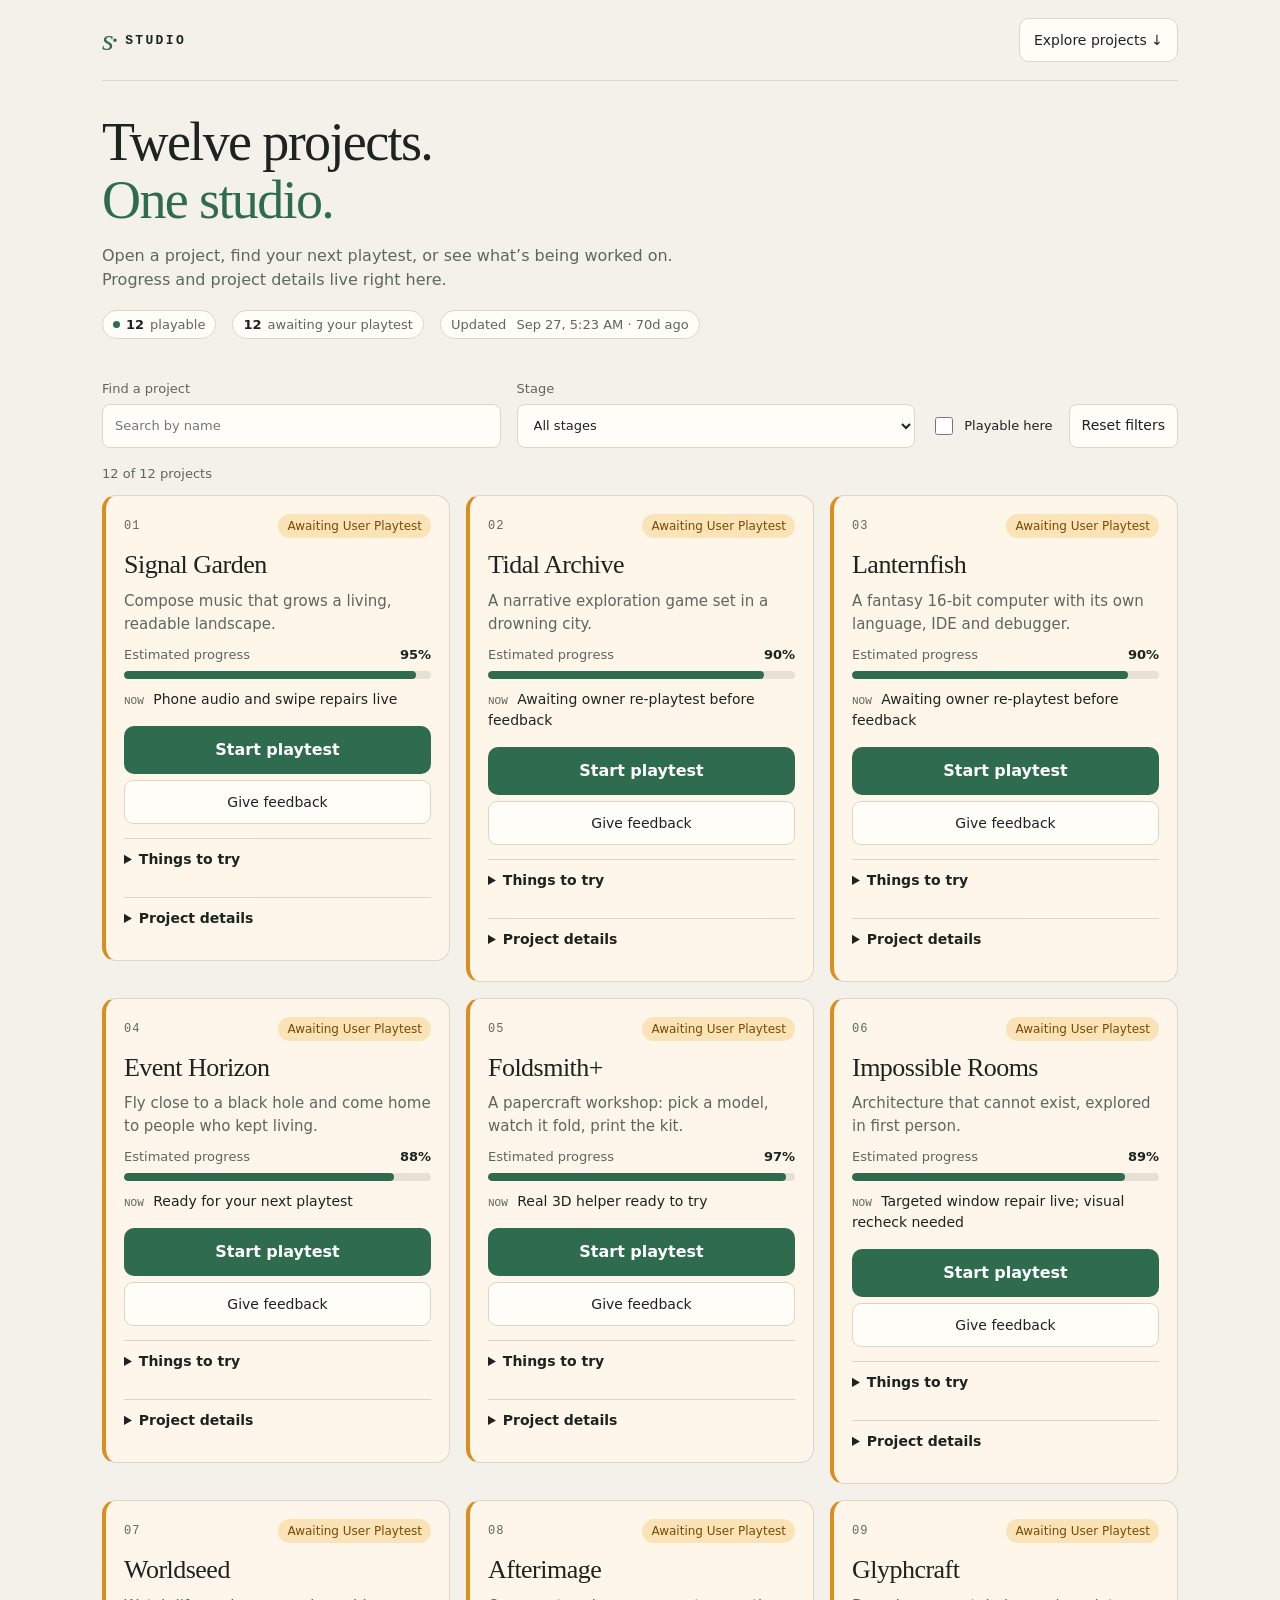
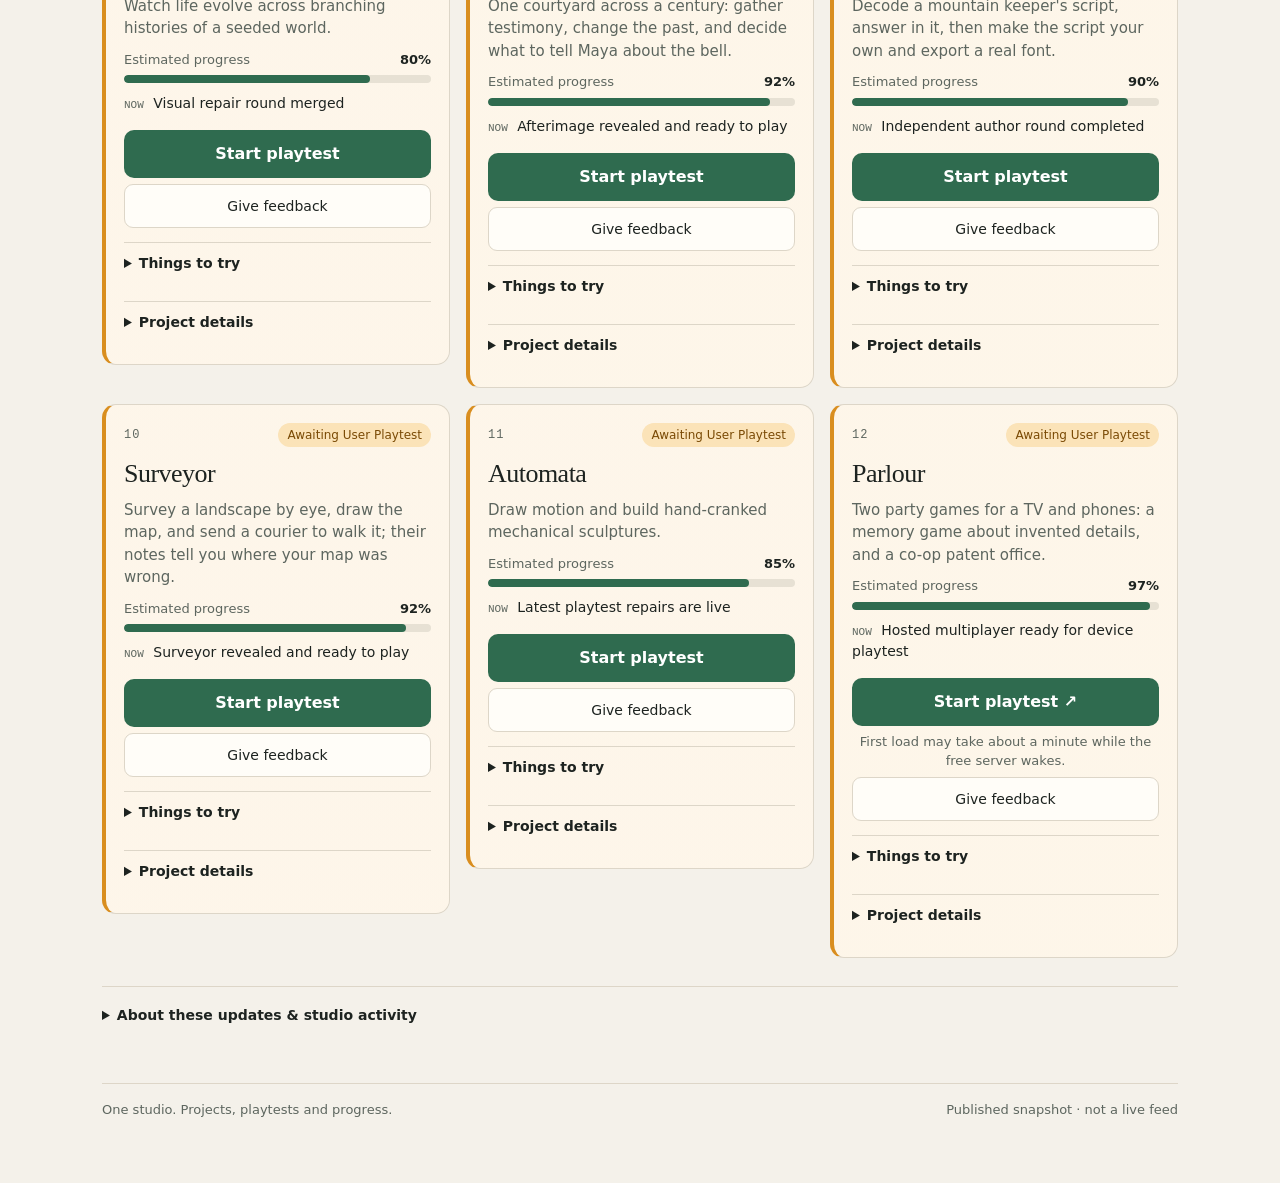
==== commit 1bea89a0: "[Claude] Publish studio site (full build) 2026-09-27T05:23Z Built static files only: hub, read-only " ====
--- a/index.html
+++ b/index.html
@@ -21,7 +21,7 @@
 <section class="intro">
 <h1>Twelve projects.<br><span>One studio.</span></h1>
 <p class="lede">Open a project, find your next playtest, or see what’s being worked on. Progress and project details live right here.</p>
-<p class="meta"><span class="pill"><span class="dot" aria-hidden="true"></span><strong>12</strong> playable</span><span class="pill"><strong>12</strong> awaiting your playtest</span><span class="pill">Updated&nbsp;<time datetime="2026-09-26T07:10:05Z" data-stamp>2026-09-26T07:10:05Z</time></span></p>
+<p class="meta"><span class="pill"><span class="dot" aria-hidden="true"></span><strong>12</strong> playable</span><span class="pill"><strong>12</strong> awaiting your playtest</span><span class="pill">Updated&nbsp;<time datetime="2026-09-27T05:23:19Z" data-stamp>2026-09-27T05:23:19Z</time></span></p>
 </section>
 <section id="projects" aria-label="Projects" tabindex="-1">
 <div class="filters" id="filters" hidden>
@@ -33,13 +33,13 @@
 <p class="results" id="result-count" role="status" aria-live="polite">12 projects</p>
 <p id="empty" class="empty" hidden>No projects match. Try another search or reset the filters.</p>
 <div class="grid" id="project-grid">
-<article class="card" id="p01" data-stage="st-awaiting-user-playtest" data-playable="true" aria-labelledby="n-p01"><div class="card-top"><span class="num">01</span><span class="badge">Awaiting User Playtest</span></div><h2 id="n-p01">Signal Garden</h2><p class="blurb">Compose music that grows a living, readable landscape.</p><div class="progress"><div class="progress-row"><span>Estimated progress</span><b>95%</b></div><div class="bar" role="progressbar" aria-label="Signal Garden estimated progress" aria-valuemin="0" aria-valuemax="100" aria-valuenow="95"><span style="width:95%"></span></div></div><p class="now"><span>Now</span> Phone audio and swipe repairs live</p><div class="actions"><a class="play" href="signal-garden/" aria-label="Start playtest: Signal Garden">Start playtest</a><button class="secondary feedback-open" type="button" data-project="p01" hidden>Give feedback<span class="sr-only">: Signal Garden</span></button></div><details class="try-guide"><summary>Things to try<span class="sr-only">: Signal Garden</span></summary><div class="detail-body"><p>Pick a few ideas that sound good, and let your ears lead the way.</p><ul class="guide-ideas"><li><h3>Find your garden</h3><p>Listen to two presets, then try Create random scene and let a whole piece unfold.</p><p class="notice">Does the music develop, and does the garden help you hear its shape?</p></li><li><h3>Plant a small phrase</h3><p>In Beds, plant a few notes, change their pitch, and give one a longer length or a chord.</p><p class="notice">Can you make the sound you imagined without fighting the controls?</p></li><li><h3>Give it a second act</h3><p>In Piece, vary a section and rearrange its appearances; listen as playback follows the bars.</p><p class="notice">Is it clear which bar you are editing and which one you are hearing?</p></li><li><h3>Change the weather</h3><p>Randomize the garden, keep a favorite color or flora setting, and roll again.</p><p class="notice">Which combinations feel alive, readable, or too busy?</p></li><li><h3>Take it with you</h3><p>Save a copy or export a WAV; on a phone, try editing upright and sideways, then briefly lock the screen during playback.</p><p class="notice">Does the music remain pleasant and the return to the garden feel smooth?</p></li></ul><button class="secondary feedback-open" type="button" data-project="p01" hidden>Share what you noticed</button></div></details><details class="project-details"><summary>Project details<span class="sr-only">: Signal Garden</span></summary><div class="detail-body"><dl class="detail-notes"><div><dt>Current work</dt><dd>Background audio now uses pre-rendered buffers, with no late chunks or gaps in the sixfold CPU-throttled check. Smooth strip swiping and hold-drag editing are live.</dd></div><div><dt>Next step</dt><dd>Ready for a real-phone recheck when you return.</dd></div><div><dt>Limitations</dt><dd>Real phone screen-off behavior remains unverified.</dd></div></dl><p class="review-time">Codex review · <time datetime="2026-09-25T10:22:09Z" data-stamp>2026-09-25T10:22:09Z</time></p><p class="review-time">Demo built · <time datetime="2026-09-26T03:47:51Z" data-stamp>2026-09-26T03:47:51Z</time></p><h3>Assignments at publication</h3><ul class="worker-list"><li><strong>Claude</strong> · no active assignment</li><li><strong>Codex</strong> · no active assignment</li></ul><h3>Recent coordination topics</h3><ul class="topic-list"><li>Codex · Verification · Implementation</li><li>Claude · Integration · Implementation</li></ul><p class="detail-hint">Topics indicate discussion, not completed work or live activity.</p></div></details></article><article class="card" id="p02" data-stage="st-awaiting-user-playtest" data-playable="true" aria-labelledby="n-p02"><div class="card-top"><span class="num">02</span><span class="badge">Awaiting User Playtest</span></div><h2 id="n-p02">Tidal Archive</h2><p class="blurb">A narrative exploration game set in a drowning city.</p><div class="progress"><div class="progress-row"><span>Estimated progress</span><b>90%</b></div><div class="bar" role="progressbar" aria-label="Tidal Archive estimated progress" aria-valuemin="0" aria-valuemax="100" aria-valuenow="90"><span style="width:90%"></span></div></div><p class="now"><span>Now</span> Awaiting owner re-playtest before feedback</p><div class="actions"><a class="play" href="tidal-archive/" aria-label="Start playtest: Tidal Archive">Start playtest</a><button class="secondary feedback-open" type="button" data-project="p02" hidden>Give feedback<span class="sr-only">: Tidal Archive</span></button></div><details class="try-guide"><summary>Things to try<span class="sr-only">: Tidal Archive</span></summary><div class="detail-body"><p>Wander at your own pace; these are invitations, not a route through the story.</p><ul class="guide-ideas"><li><h3>Chase the tide</h3><p>Use the map and tide forecast to choose a reachable destination, then watch how your options change.</p><p class="notice">Can you judge travel time and closed routes before committing?</p></li><li><h3>Meet the city</h3><p>Follow a person or a document that catches your interest, with a detour somewhere unfamiliar.</p><p class="notice">Do the people and places give you reasons to care beyond collecting everything?</p></li><li><h3>Work something out</h3><p>Try a mechanism you find, using the documents and clues you have gathered.</p><p class="notice">Do its controls and responses help you understand an attempt without giving the answer away?</p></li><li><h3>Curate twelve pages</h3><p>Put a few favorites in the Tidebook, then swap one as your view of the city changes.</p><p class="notice">Does choosing what to preserve feel meaningful, and is the page cost clear?</p></li><li><h3>Finish your journey</h3><p>Save a manual slot, take a break, and return for a departure when you feel ready.</p><p class="notice">Is resuming easy, and does the ending reflect the journey you remember?</p></li></ul><button class="secondary feedback-open" type="button" data-project="p02" hidden>Share what you noticed</button></div></details><details class="project-details"><summary>Project details<span class="sr-only">: Tidal Archive</span></summary><div class="detail-body"><dl class="detail-notes"><div><dt>Current work</dt><dd>The owner has playtested it once and wants to play it again before giving feedback.</dd></div><div><dt>Next step</dt><dd>Iterate on the owner&#x27;s feedback after the re-playtest.</dd></div><div><dt>Limitations</dt><dd>Issues noted in the first owner playtest are not yet addressed.</dd></div></dl><p class="review-time">Claude review · <time datetime="2026-09-25T21:28:21Z" data-stamp>2026-09-25T21:28:21Z</time></p><p class="review-time">Demo built · <time datetime="2026-09-26T03:47:53Z" data-stamp>2026-09-26T03:47:53Z</time></p><h3>Assignments at publication</h3><ul class="worker-list"><li><strong>Claude</strong> · no active assignment</li><li><strong>Codex</strong> · no active assignment</li></ul><h3>Recent coordination topics</h3><ul class="topic-list"><li>Codex · Coordination</li><li>Claude · Coordination</li></ul><p class="detail-hint">Topics indicate discussion, not completed work or live activity.</p></div></details></article><article class="card" id="p03" data-stage="st-awaiting-user-playtest" data-playable="true" aria-labelledby="n-p03"><div class="card-top"><span class="num">03</span><span class="badge">Awaiting User Playtest</span></div><h2 id="n-p03">Lanternfish</h2><p class="blurb">A fantasy 16-bit computer with its own language, IDE and debugger.</p><div class="progress"><div class="progress-row"><span>Estimated progress</span><b>90%</b></div><div class="bar" role="progressbar" aria-label="Lanternfish estimated progress" aria-valuemin="0" aria-valuemax="100" aria-valuenow="90"><span style="width:90%"></span></div></div><p class="now"><span>Now</span> Awaiting owner re-playtest before feedback</p><div class="actions"><a class="play" href="lanternfish/" aria-label="Start playtest: Lanternfish">Start playtest</a><button class="secondary feedback-open" type="button" data-project="p03" hidden>Give feedback<span class="sr-only">: Lanternfish</span></button></div><details class="try-guide"><summary>Things to try<span class="sr-only">: Lanternfish</span></summary><div class="detail-body"><p>Treat this little computer as a toy box, with an optional peek under the lid.</p><ul class="guide-ideas"><li><h3>Play two very different games</h3><p>Choose Lumen Drift, then Prism Courier; click the screen for keyboard focus and use arrows, Z/X, and Enter.</p><p class="notice">Are the controls responsive, and can you tell what each game wants from you?</p></li><li><h3>Listen to the machine</h3><p>Let Tidepool run, then explore Abyss Tracker using its on-screen help.</p><p class="notice">Does the sound feel inviting, and can you make a musical change you recognize?</p></li><li><h3>Make one tiny edit</h3><p>Change something small in an example and press Ctrl+Enter; use Revert if you want the original back.</p><p class="notice">Is the connection between your edit and the result satisfying?</p></li><li><h3>Freeze a moment</h3><p>In a Glint program, click the gutter for a breakpoint, then use F8 and F10 to pause and step.</p><p class="notice">Can you follow where the program is and what changes each step?</p></li><li><h3>Keep your cartridge</h3><p>Export your edited cartridge, then import it and run it again.</p><p class="notice">Does the result still feel like yours, and are mistakes or import problems explained clearly?</p></li></ul><button class="secondary feedback-open" type="button" data-project="p03" hidden>Share what you noticed</button></div></details><details class="project-details"><summary>Project details<span class="sr-only">: Lanternfish</span></summary><div class="detail-body"><dl class="detail-notes"><div><dt>Current work</dt><dd>The owner has playtested it once and wants to play it again before giving feedback.</dd></div><div><dt>Next step</dt><dd>Iterate on the owner&#x27;s feedback after the re-playtest.</dd></div><div><dt>Limitations</dt><dd>Issues noted in the first owner playtest are not yet addressed.</dd></div></dl><p class="review-time">Claude review · <time datetime="2026-09-25T21:28:21Z" data-stamp>2026-09-25T21:28:21Z</time></p><p class="review-time">Demo built · <time datetime="2026-09-26T03:47:56Z" data-stamp>2026-09-26T03:47:56Z</time></p><h3>Assignments at publication</h3><ul class="worker-list"><li><strong>Claude</strong> · no active assignment</li><li><strong>Codex</strong> · no active assignment</li></ul><h3>Recent coordination topics</h3><ul class="topic-list"><li>Codex · Coordination</li><li>Claude · Coordination</li></ul><p class="detail-hint">Topics indicate discussion, not completed work or live activity.</p></div></details></article><article class="card" id="p04" data-stage="st-awaiting-user-playtest" data-playable="true" aria-labelledby="n-p04"><div class="card-top"><span class="num">04</span><span class="badge">Awaiting User Playtest</span></div><h2 id="n-p04">Event Horizon</h2><p class="blurb">Fly close to a black hole and come home to people who kept living.</p><div class="progress"><div class="progress-row"><span>Estimated progress</span><b>88%</b></div><div class="bar" role="progressbar" aria-label="Event Horizon estimated progress" aria-valuemin="0" aria-valuemax="100" aria-valuenow="88"><span style="width:88%"></span></div></div><p class="now"><span>Now</span> Ready for your next playtest</p><div class="actions"><a class="play" href="event-horizon/" aria-label="Start playtest: Event Horizon">Start playtest</a><button class="secondary feedback-open" type="button" data-project="p04" hidden>Give feedback<span class="sr-only">: Event Horizon</span></button></div><details class="try-guide"><summary>Things to try<span class="sr-only">: Event Horizon</span></summary><div class="detail-body"><p>Start with Settle and follow whichever part of the expedition makes you curious.</p><ul class="guide-ideas"><li><h3>Learn to shape an orbit</h3><p>Follow the opening coach: try a small burn, inspect its amber prediction, and work toward a round orbit.</p><p class="notice">Does each adjustment teach you something, or feel like guessing?</p></li><li><h3>Make a plan you can read</h3><p>Pause to inspect a planned burn, select it in Burn plan, and try editing its timing when available.</p><p class="notice">Can you connect the list, map, and time strip to the same event?</p></li><li><h3>Look out the window</h3><p>Switch between map, split, and optical views; try a closer view with Ship or Follow.</p><p class="notice">Does the view convey motion and scale comfortably, with useful sound cues?</p></li><li><h3>Keep in touch</h3><p>Read the letters between missions and watch the ship and home clocks when the campaign introduces them.</p><p class="notice">Do waiting and distance matter to you emotionally, and are the clocks understandable?</p></li><li><h3>Return to a flight</h3><p>Use Export for a backup, reload your expedition, and continue toward another mission when you like.</p><p class="notice">Can you recover your bearings, and does the pacing make you want to keep flying?</p></li></ul><button class="secondary feedback-open" type="button" data-project="p04" hidden>Share what you noticed</button></div></details><details class="project-details"><summary>Project details<span class="sr-only">: Event Horizon</span></summary><div class="detail-body"><dl class="detail-notes"><div><dt>Current work</dt><dd>Your interface requests are live (burn plan, full-length strip, pannable map, plain labels, step-by-step reveals, fine steps, quiet mail). Missions 5 and 6 now carry real home-clock stakes with Ruth and Pip.</dd></div><div><dt>Next step</dt><dd>Replay from mission 1, or jump to missions 5 and 6 for the new stakes, and tell us what still confuses.</dd></div><div><dt>Limitations</dt><dd>Mission 7 is unchanged; the late-mission choices are measured and tested but not yet played by a person.</dd></div></dl><p class="review-time">Claude review · <time datetime="2026-09-25T12:15:11Z" data-stamp>2026-09-25T12:15:11Z</time></p><p class="review-time">Demo built · <time datetime="2026-09-26T03:47:58Z" data-stamp>2026-09-26T03:47:58Z</time></p><h3>Assignments at publication</h3><ul class="worker-list"><li><strong>Claude</strong> · no active assignment</li><li><strong>Codex</strong> · no active assignment</li></ul><h3>Recent coordination topics</h3><ul class="topic-list"><li>Codex · Coordination</li><li>Claude · Coordination</li></ul><p class="detail-hint">Topics indicate discussion, not completed work or live activity.</p></div></details></article><article class="card" id="p05" data-stage="st-awaiting-user-playtest" data-playable="true" aria-labelledby="n-p05"><div class="card-top"><span class="num">05</span><span class="badge">Awaiting User Playtest</span></div><h2 id="n-p05">Foldsmith+</h2><p class="blurb">A papercraft workshop: pick a model, watch it fold, print the kit.</p><div class="progress"><div class="progress-row"><span>Estimated progress</span><b>95%</b></div><div class="bar" role="progressbar" aria-label="Foldsmith+ estimated progress" aria-valuemin="0" aria-valuemax="100" aria-valuenow="95"><span style="width:95%"></span></div></div><p class="now"><span>Now</span> Private AI helper connected and ready to try</p><div class="actions"><a class="play" href="foldsmith/" aria-label="Start playtest: Foldsmith+">Start playtest</a><button class="secondary feedback-open" type="button" data-project="p05" hidden>Give feedback<span class="sr-only">: Foldsmith+</span></button></div><details class="try-guide"><summary>Things to try<span class="sr-only">: Foldsmith+</span></summary><div class="detail-body"><p>Browse, customize, or make something from paper; choose whatever sounds enjoyable today.</p><ul class="guide-ideas"><li><h3>Find an unexpected model</h3><p>Start with Practice Cube, then browse a different family or search for something like a dinosaur.</p><p class="notice">Do pictures, difficulty, and materials help you choose confidently?</p></li><li><h3>Make it yours</h3><p>Change dimensions and colors, undo an edit, then save a copy and open that project.</p><p class="notice">Do the preview and restored settings match what you expected?</p></li><li><h3>Watch it come together</h3><p>Use Show me in 3D or Play this step; try a pop-up or the moving bird&#x27;s operating preview.</p><p class="notice">Can you picture the folds and moving parts, and does 2D help on a slower device?</p></li><li><h3>Try a real fold</h3><p>Preview a complete kit; if you feel crafty, print a simple model at actual size and check its calibration square.</p><p class="notice">Are the fold marks, tabs, and instructions clear in your hands?</p></li><li><h3>Explore Design</h3><p>Open a handwritten example in Design; if the connected AI helper is available to you, try one small custom request.</p><p class="notice">Is it clear what the proposal can make, and does the result resemble your idea?</p></li></ul><button class="secondary feedback-open" type="button" data-project="p05" hidden>Share what you noticed</button></div></details><details class="project-details"><summary>Project details<span class="sr-only">: Foldsmith+</span></summary><div class="detail-body"><dl class="detail-notes"><div><dt>Current work</dt><dd>The hosted helper is enabled with a private access token and a persistent total spending cap. One real generated design passed geometry and print checks.</dd></div><div><dt>Next step</dt><dd>Try a small custom design, inspect its assembly steps, and test a printed model. Handwritten examples remain available without access.</dd></div><div><dt>Limitations</dt><dd>The free server may need about a minute to wake. Broader generated design quality and physical fabrication still need human feedback.</dd></div></dl><p class="review-time">Codex review · <time datetime="2026-09-26T07:10:05Z" data-stamp>2026-09-26T07:10:05Z</time></p><p class="review-time">Demo built · <time datetime="2026-09-26T07:08:17Z" data-stamp>2026-09-26T07:08:17Z</time></p><h3>Assignments at publication</h3><ul class="worker-list"><li><strong>Claude</strong> · no active assignment</li><li><strong>Codex</strong> · 1 subagent</li></ul><h3>Recent coordination topics</h3><ul class="topic-list"><li>Codex · Playtest</li><li>Claude · Coordination</li></ul><p class="detail-hint">Topics indicate discussion, not completed work or live activity.</p></div></details></article><article class="card" id="p06" data-stage="st-awaiting-user-playtest" data-playable="true" aria-labelledby="n-p06"><div class="card-top"><span class="num">06</span><span class="badge">Awaiting User Playtest</span></div><h2 id="n-p06">Impossible Rooms</h2><p class="blurb">Architecture that cannot exist, explored in first person.</p><div class="progress"><div class="progress-row"><span>Estimated progress</span><b>89%</b></div><div class="bar" role="progressbar" aria-label="Impossible Rooms estimated progress" aria-valuemin="0" aria-valuemax="100" aria-valuenow="89"><span style="width:89%"></span></div></div><p class="now"><span>Now</span> Targeted window repair live; visual recheck needed</p><div class="actions"><a class="play" href="impossible-rooms/" aria-label="Start playtest: Impossible Rooms">Start playtest</a><button class="secondary feedback-open" type="button" data-project="p06" hidden>Give feedback<span class="sr-only">: Impossible Rooms</span></button></div><details class="try-guide"><summary>Things to try<span class="sr-only">: Impossible Rooms</span></summary><div class="detail-body"><p>Get pleasantly lost, follow your curiosity, and leave the house&#x27;s explanations until you want them.</p><ul class="guide-ideas"><li><h3>Trust your eyes for a while</h3><p>Enter a house and wander; press N to leave chalk wherever the space feels strange.</p><p class="notice">Does the strangeness emerge naturally, and is marking a discovery intuitive?</p></li><li><h3>Look back</h3><p>After a surprising doorway, turn around; linger near windows and view them from a few distances.</p><p class="notice">Do distant views stay convincing, or do blank surfaces or sudden changes break the illusion?</p></li><li><h3>Follow an invitation</h3><p>Investigate doors and cabinets when an interaction prompt appears, and seek a few lanterns.</p><p class="notice">Can you distinguish something usable from scenery without trying every object?</p></li><li><h3>Find your way home</h3><p>Compare your memory with the map, then use H to follow your thread home after a detour.</p><p class="notice">Does recovery feel reassuring even when rooms stop behaving as expected?</p></li><li><h3>Visit another house</h3><p>When ready, end the house from the journal, read its explanation, and try another seed or Architect selection.</p><p class="notice">Do combined surprises reward a second visit, and do the explanations fit what you noticed?</p></li></ul><button class="secondary feedback-open" type="button" data-project="p06" hidden>Share what you noticed</button></div></details><details class="project-details"><summary>Project details<span class="sr-only">: Impossible Rooms</span></summary><div class="detail-body"><dl class="detail-notes"><div><dt>Current work</dt><dd>Independent traversal reached five of seven lanterns. The reproduced window defect has a targeted repair; build and geometry checks pass.</dd></div><div><dt>Next step</dt><dd>Check the distant round window from the wardrobe and continue the unfinished traversal when convenient.</dd></div><div><dt>Limitations</dt><dd>Memory guards prevented the matching after-repair screenshot. Stairs and Heart were not reached in the blind run; physical mouse feel remains unverified.</dd></div></dl><p class="review-time">Codex review · <time datetime="2026-09-25T20:25:00Z" data-stamp>2026-09-25T20:25:00Z</time></p><p class="review-time">Demo built · <time datetime="2026-09-26T03:48:06Z" data-stamp>2026-09-26T03:48:06Z</time></p><h3>Assignments at publication</h3><ul class="worker-list"><li><strong>Claude</strong> · no active assignment</li><li><strong>Codex</strong> · no active assignment</li></ul><h3>Recent coordination topics</h3><ul class="topic-list"><li>Codex · Coordination</li><li>Claude · Coordination</li></ul><p class="detail-hint">Topics indicate discussion, not completed work or live activity.</p></div></details></article><article class="card" id="p07" data-stage="st-awaiting-user-playtest" data-playable="true" aria-labelledby="n-p07"><div class="card-top"><span class="num">07</span><span class="badge">Awaiting User Playtest</span></div><h2 id="n-p07">Worldseed</h2><p class="blurb">Watch life evolve across branching histories of a seeded world.</p><div class="progress"><div class="progress-row"><span>Estimated progress</span><b>80%</b></div><div class="bar" role="progressbar" aria-label="Worldseed estimated progress" aria-valuemin="0" aria-valuemax="100" aria-valuenow="80"><span style="width:80%"></span></div></div><p class="now"><span>Now</span> Visual repair round merged</p><div class="actions"><a class="play" href="worldseed/" aria-label="Start playtest: Worldseed">Start playtest</a><button class="secondary feedback-open" type="button" data-project="p07" hidden>Give feedback<span class="sr-only">: Worldseed</span></button></div><details class="try-guide"><summary>Things to try<span class="sr-only">: Worldseed</span></summary><div class="detail-body"><p>Pick a creature to care about, then see what a different past might do to its world.</p><ul class="guide-ideas"><li><h3>Follow a newcomer</h3><p>Click a creature or a New badge, watch its range, and pause or scrub the timeline.</p><p class="notice">Can you distinguish species and follow a change without losing your place?</p></li><li><h3>Change one thing</h3><p>Open What if…, choose an available change, and compare the two histories as time advances.</p><p class="notice">Is the difference visible and interesting, even when the change barely matters?</p></li><li><h3>Meet the cousins</h3><p>Open Cousins after a fork and ask why relatives differ; explore their branches in Tree of life.</p><p class="notice">Do the explanations connect recognizable creatures to events you actually saw?</p></li><li><h3>Step into the atlas</h3><p>Select a region and choose Walk here, then visit it in another history or epoch.</p><p class="notice">Does being among the creatures add something the map alone cannot show?</p></li><li><h3>Keep a favorite history</h3><p>Explore a specimen card, add to your Journal, and use Save and Load to return later.</p><p class="notice">Does the world remain readable and worth revisiting as your collection of histories grows?</p></li></ul><button class="secondary feedback-open" type="button" data-project="p07" hidden>Share what you noticed</button></div></details><details class="project-details"><summary>Project details<span class="sr-only">: Worldseed</span></summary><div class="detail-body"><dl class="detail-notes"><div><dt>Current work</dt><dd>Creatures vary more in colour, markings, coat and proportions; each biome has its own light and plants; you can walk into the sea; drawing cost per creature fell about 12x. Live locally on port 5197.</dd></div><div><dt>Next step</dt><dd>Owner playtest, plus a re-run of the GPU fps page to confirm the first-flip stutter is gone.</dd></div><div><dt>Limitations</dt><dd>The stutter fix is verified only in software rendering so far.</dd></div></dl><p class="review-time">Claude review · <time datetime="2026-09-25T15:49:16Z" data-stamp>2026-09-25T15:49:16Z</time></p><p class="review-time">Demo built · <time datetime="2026-09-26T03:48:08Z" data-stamp>2026-09-26T03:48:08Z</time></p><h3>Assignments at publication</h3><ul class="worker-list"><li><strong>Claude</strong> · no active assignment</li><li><strong>Codex</strong> · no active assignment</li></ul><h3>Recent coordination topics</h3><ul class="topic-list"><li>Codex · Playtest · Design review</li><li>Claude · Coordination</li></ul><p class="detail-hint">Topics indicate discussion, not completed work or live activity.</p></div></details></article><article class="card" id="p08" data-stage="st-awaiting-user-playtest" data-playable="true" aria-labelledby="n-p08"><div class="card-top"><span class="num">08</span><span class="badge">Awaiting User Playtest</span></div><h2 id="n-p08">Afterimage</h2><p class="blurb">One courtyard across a century: gather testimony, change the past, and decide what to tell Maya about the bell.</p><div class="progress"><div class="progress-row"><span>Estimated progress</span><b>92%</b></div><div class="bar" role="progressbar" aria-label="Afterimage estimated progress" aria-valuemin="0" aria-valuemax="100" aria-valuenow="92"><span style="width:92%"></span></div></div><p class="now"><span>Now</span> Afterimage revealed and ready to play</p><div class="actions"><a class="play" href="afterimage/" aria-label="Start playtest: Afterimage">Start playtest</a><button class="secondary feedback-open" type="button" data-project="p08" hidden>Give feedback<span class="sr-only">: Afterimage</span></button></div><details class="try-guide"><summary>Things to try<span class="sr-only">: Afterimage</span></summary><div class="detail-body"><p>Follow a detail or a person across the years, without worrying about finding a perfect answer.</p><ul class="guide-ideas"><li><h3>Get to know the Court</h3><p>Explore 2026, inspect something with E, and use the map to revisit a person or object.</p><p class="notice">Does the place invite curiosity, and can you comfortably find what catches your eye?</p></li><li><h3>Follow one detail through time</h3><p>Use the Long Room door&#x27;s key to visit another year and look for a familiar feature.</p><p class="notice">Can you recognize the same place while feeling the difference between eras?</p></li><li><h3>Make a small prediction</h3><p>Before a choice, guess what might change; revisit a later year and compare histories.</p><p class="notice">Is the consequence surprising but understandable, and does anyone&#x27;s life matter to you?</p></li><li><h3>Build your own account</h3><p>Read the notebook&#x27;s observations and testimony, add a theory, and tell Maya an account when one becomes available.</p><p class="notice">Can you separate what you saw, what someone claimed, and what you believe?</p></li><li><h3>Reconsider and return</h3><p>Try notebook Undo/Redo, then Save a file; after reloading, use Load to resume or Export to read your notebook elsewhere.</p><p class="notice">Is the current history clear, including what became an earlier account?</p></li></ul><button class="secondary feedback-open" type="button" data-project="p08" hidden>Share what you noticed</button></div></details><details class="project-details"><summary>Project details<span class="sr-only">: Afterimage</span></summary><div class="detail-body"><dl class="detail-notes"><div><dt>Current work</dt><dd>The independent ending check, evidence-boundary repairs, save and reopen and readable export checks passed.</dd></div><div><dt>Next step</dt><dd>Explore the courtyard across eras, collect evidence and revisit the consequences of your choices.</dd></div><div><dt>Limitations</dt><dd>The latest independent route covered one ending; other eras, accounts and physical-device feel still need your feedback.</dd></div></dl><p class="review-time">Codex review · <time datetime="2026-09-25T21:12:15Z" data-stamp>2026-09-25T21:12:15Z</time></p><p class="review-time">Demo built · <time datetime="2026-09-26T03:48:19Z" data-stamp>2026-09-26T03:48:19Z</time></p><h3>Assignments at publication</h3><ul class="worker-list"><li><strong>Claude</strong> · no active assignment</li><li><strong>Codex</strong> · no active assignment</li></ul><h3>Recent coordination topics</h3><ul class="topic-list"><li>Codex · Coordination</li><li>Claude · Coordination</li></ul><p class="detail-hint">Topics indicate discussion, not completed work or live activity.</p></div></details></article><article class="card" id="p09" data-stage="st-awaiting-user-playtest" data-playable="true" aria-labelledby="n-p09"><div class="card-top"><span class="num">09</span><span class="badge">Awaiting User Playtest</span></div><h2 id="n-p09">Glyphcraft</h2><p class="blurb">Decode a mountain keeper&#x27;s script, answer in it, then make the script your own and export a real font.</p><div class="progress"><div class="progress-row"><span>Estimated progress</span><b>90%</b></div><div class="bar" role="progressbar" aria-label="Glyphcraft estimated progress" aria-valuemin="0" aria-valuemax="100" aria-valuenow="90"><span style="width:90%"></span></div></div><p class="now"><span>Now</span> Independent author round completed</p><div class="actions"><a class="play" href="glyphcraft/" aria-label="Start playtest: Glyphcraft">Start playtest</a><button class="secondary feedback-open" type="button" data-project="p09" hidden>Give feedback<span class="sr-only">: Glyphcraft</span></button></div><details class="try-guide"><summary>Things to try<span class="sr-only">: Glyphcraft</span></summary><div class="detail-body"><p>Enjoy deciphering a little writing, or head to the workshop and invent some of your own.</p><ul class="guide-ideas"><li><h3>Read the hut</h3><p>Use the primer to sound out a found line; ask for a hint whenever curiosity turns into frustration.</p><p class="notice">Does understanding feel earned, and does the help arrive at the right level?</p></li><li><h3>Leave a reply</h3><p>Compose a reply from words you have learned and see how the hut responds.</p><p class="notice">Can you understand what you wrote and why it received that response?</p></li><li><h3>Make a letter yours</h3><p>Re-cut a letter and look for your handwriting in the primer and copied lines.</p><p class="notice">Does it feel personal while remaining easy to tell from other letters?</p></li><li><h3>Invent in the workshop</h3><p>Open an example copy in Workshop, change a word or way of saying, and read the affected lines before accepting.</p><p class="notice">Can you see what changed, what needs mending, and whose words stay preserved?</p></li><li><h3>Take your writing away</h3><p>Accept a line of your own, use Preview writing and Save writing, then try a font or script export.</p><p class="notice">Does the saved page look like your accepted work and make sense outside the workshop?</p></li></ul><button class="secondary feedback-open" type="button" data-project="p09" hidden>Share what you noticed</button></div></details><details class="project-details"><summary>Project details<span class="sr-only">: Glyphcraft</span></summary><div class="detail-body"><dl class="detail-notes"><div><dt>Current work</dt><dd>The independent author session and export inspection passed. Navigation repairs and a readable accepted-work preview are verified and merged.</dd></div><div><dt>Next step</dt><dd>Owner playtest when convenient.</dd></div><div><dt>Limitations</dt><dd>Physical device behavior and installed export use remain unverified.</dd></div></dl><p class="review-time">Codex review · <time datetime="2026-09-25T19:22:03Z" data-stamp>2026-09-25T19:22:03Z</time></p><p class="review-time">Demo built · <time datetime="2026-09-26T03:48:17Z" data-stamp>2026-09-26T03:48:17Z</time></p><h3>Assignments at publication</h3><ul class="worker-list"><li><strong>Claude</strong> · no active assignment</li><li><strong>Codex</strong> · no active assignment</li></ul><h3>Recent coordination topics</h3><ul class="topic-list"><li>Codex · Coordination</li><li>Claude · Coordination</li></ul><p class="detail-hint">Topics indicate discussion, not completed work or live activity.</p></div></details></article><article class="card" id="p10" data-stage="st-awaiting-user-playtest" data-playable="true" aria-labelledby="n-p10"><div class="card-top"><span class="num">10</span><span class="badge">Awaiting User Playtest</span></div><h2 id="n-p10">Surveyor</h2><p class="blurb">Survey a landscape by eye, draw the map, and send a courier to walk it; their notes tell you where your map was wrong.</p><div class="progress"><div class="progress-row"><span>Estimated progress</span><b>92%</b></div><div class="bar" role="progressbar" aria-label="Surveyor estimated progress" aria-valuemin="0" aria-valuemax="100" aria-valuenow="92"><span style="width:92%"></span></div></div><p class="now"><span>Now</span> Surveyor revealed and ready to play</p><div class="actions"><a class="play" href="surveyor/" aria-label="Start playtest: Surveyor">Start playtest</a><button class="secondary feedback-open" type="button" data-project="p10" hidden>Give feedback<span class="sr-only">: Surveyor</span></button></div><details class="try-guide"><summary>Things to try<span class="sr-only">: Surveyor</span></summary><div class="detail-body"><p>Make a field sheet you would trust, then let Oriel&#x27;s journey teach you something about it.</p><ul class="guide-ideas"><li><h3>Take a real bearing</h3><p>Start on Windbreak Ridge, use the Crib card, and sight a landmark from more than one pin.</p><p class="notice">Can you connect the view, the brass vane, and your ruled lines?</p></li><li><h3>Send your first route</h3><p>Place your own marks, draw a route, and dispatch Oriel with the sheet you made.</p><p class="notice">Does watching the journey build anticipation, and can you understand the resulting report?</p></li><li><h3>Learn from a wrong turn</h3><p>Revise a route using Oriel&#x27;s observations, or open the practice sheet for a ready-made puzzle.</p><p class="notice">Does a setback suggest a useful next observation without simply solving the map for you?</p></li><li><h3>Take another commission</h3><p>After delivery, visit the Post-office wall and try the next expedition with its different parcel and place.</p><p class="notice">Do new jobs change how you think, rather than repeat the same task?</p></li><li><h3>Keep your fieldwork</h3><p>After a finished trip, use Save sheet, reload, and Open sheet to return to your annotations.</p><p class="notice">Can you read your earlier reasoning and feel ownership of the sheet?</p></li></ul><button class="secondary feedback-open" type="button" data-project="p10" hidden>Share what you noticed</button></div></details><details class="project-details"><summary>Project details<span class="sr-only">: Surveyor</span></summary><div class="detail-body"><dl class="detail-notes"><div><dt>Current work</dt><dd>All three expeditions are implemented. The final independent delivery and save and reopen succeeded; the report layout repair passed three screen sizes.</dd></div><div><dt>Next step</dt><dd>Start at Windbreak Ridge, make your field sheet and send Oriel along your own route.</dd></div><div><dt>Limitations</dt><dd>The final run completed one expedition; an earlier task was interrupted. Natural full-journey transfer and physical-device feel remain unverified.</dd></div></dl><p class="review-time">Codex review · <time datetime="2026-09-25T21:12:15Z" data-stamp>2026-09-25T21:12:15Z</time></p><p class="review-time">Demo built · <time datetime="2026-09-26T03:48:25Z" data-stamp>2026-09-26T03:48:25Z</time></p><h3>Assignments at publication</h3><ul class="worker-list"><li><strong>Claude</strong> · no active assignment</li><li><strong>Codex</strong> · no active assignment</li></ul><h3>Recent coordination topics</h3><ul class="topic-list"><li>Codex · Coordination</li><li>Claude · Coordination</li></ul><p class="detail-hint">Topics indicate discussion, not completed work or live activity.</p></div></details></article><article class="card" id="p11" data-stage="st-awaiting-user-playtest" data-playable="true" aria-labelledby="n-p11"><div class="card-top"><span class="num">11</span><span class="badge">Awaiting User Playtest</span></div><h2 id="n-p11">Automata</h2><p class="blurb">Draw motion and build hand-cranked mechanical sculptures.</p><div class="progress"><div class="progress-row"><span>Estimated progress</span><b>85%</b></div><div class="bar" role="progressbar" aria-label="Automata estimated progress" aria-valuemin="0" aria-valuemax="100" aria-valuenow="85"><span style="width:85%"></span></div></div><p class="now"><span>Now</span> Latest playtest repairs are live</p><div class="actions"><a class="play" href="automata/" aria-label="Start playtest: Automata">Start playtest</a><button class="secondary feedback-open" type="button" data-project="p11" hidden>Give feedback<span class="sr-only">: Automata</span></button></div><details class="try-guide"><summary>Things to try<span class="sr-only">: Automata</span></summary><div class="detail-body"><p>Turn a few sculptures, then change a movement until it tells a little story of your own.</p><ul class="guide-ideas"><li><h3>Browse the moving collection</h3><p>Watch The Early Bird, Sky Rower, and The Clock Tower; slow them down or turn the crank by hand.</p><p class="notice">Do the movements have character, and can you see what drives them?</p></li><li><h3>Draw a dance</h3><p>In The Dancing Pair, select a cam and redraw part of its motion chart, including a flat pause.</p><p class="notice">Does the figure perform the movement you meant to draw?</p></li><li><h3>Change the punchline</h3><p>Alter timing or move a figure, then explore the Moment tab and its highlighted timeline.</p><p class="notice">Do the figures really meet when the celebration says they do?</p></li><li><h3>Look behind the stage</h3><p>Use Front, Side, and Free views; try Check for collisions and inspect any suggested repair.</p><p class="notice">Are depth, warnings, and repair choices understandable without losing your idea?</p></li><li><h3>Build a tiny original</h3><p>Start a New sculpture, add a part and a figure, then Save file and reopen it; peek at Parts to cut if curious.</p><p class="notice">Can you make something expressive, and do the controls leave enough room to see it?</p></li></ul><button class="secondary feedback-open" type="button" data-project="p11" hidden>Share what you noticed</button></div></details><details class="project-details"><summary>Project details<span class="sr-only">: Automata</span></summary><div class="detail-body"><dl class="detail-notes"><div><dt>Current work</dt><dd>Port 5198 has persistent camera positioning, Front, Side and Top views, steadier panels, restored examples and clearer timing. The latest agent checks passed.</dd></div><div><dt>Next step</dt><dd>User playtest when you return.</dd></div><div><dt>Limitations</dt><dd>Real GPU feel and timing remain for the user to assess.</dd></div></dl><p class="review-time">Codex review · <time datetime="2026-09-25T14:58:23Z" data-stamp>2026-09-25T14:58:23Z</time></p><p class="review-time">Demo built · <time datetime="2026-09-26T03:48:12Z" data-stamp>2026-09-26T03:48:12Z</time></p><h3>Assignments at publication</h3><ul class="worker-list"><li><strong>Claude</strong> · no active assignment</li><li><strong>Codex</strong> · no active assignment</li></ul><h3>Recent coordination topics</h3><ul class="topic-list"><li>Codex · Coordination</li><li>Claude · Coordination</li></ul><p class="detail-hint">Topics indicate discussion, not completed work or live activity.</p></div></details></article><article class="card" id="p12" data-stage="st-awaiting-user-playtest" data-playable="true" aria-labelledby="n-p12"><div class="card-top"><span class="num">12</span><span class="badge">Awaiting User Playtest</span></div><h2 id="n-p12">Parlour</h2><p class="blurb">Two party games for a TV and phones: a memory game about invented details, and a co-op patent office.</p><div class="progress"><div class="progress-row"><span>Estimated progress</span><b>97%</b></div><div class="bar" role="progressbar" aria-label="Parlour estimated progress" aria-valuemin="0" aria-valuemax="100" aria-valuenow="97"><span style="width:97%"></span></div></div><p class="now"><span>Now</span> Hosted multiplayer ready for device playtest</p><div class="actions"><a class="play" href="https://parlour-studio.onrender.com" aria-label="Start playtest ↗: Parlour">Start playtest ↗</a><p class="note">First load may take about a minute while the free server wakes.</p><button class="secondary feedback-open" type="button" data-project="p12" hidden>Give feedback<span class="sr-only">: Parlour</span></button></div><details class="try-guide"><summary>Things to try<span class="sr-only">: Parlour</span></summary><div class="detail-body"><p>Bring one shared host screen and at least two players on separate phones; the free server may need a minute to wake.</p><ul class="guide-ideas"><li><h3>Gather around</h3><p>Create a hosted room and have players join by code or QR, keeping their screens private.</p><p class="notice">Can everyone join and understand when to watch the host or their own screen?</p></li><li><h3>Compare your memories</h3><p>Play False Witness, read your own report, and try an optional sketch before the host-paced reveal.</p><p class="notice">Does the reveal spark conversation, and do the titles feel playful and fair?</p></li><li><h3>Pitch a strange invention</h3><p>Play Patent Pending: draw a component, pitch it, then repair it after the clauses are revealed.</p><p class="notice">Do the drawing tools support your idea, and does the repair round add to the fun?</p></li><li><h3>Find your group&#x27;s rhythm</h3><p>Let the host use Pause or More time when needed, and save a memory card or patent at the end.</p><p class="notice">Where does the group laugh, hesitate, or feel ready to move on?</p></li><li><h3>Take a phone-sized interruption</h3><p>During a relaxed moment, briefly switch apps or reload one player&#x27;s page, then return to the same seat.</p><p class="notice">Is it clear whether your work was sent, and can the group carry on comfortably?</p></li></ul><button class="secondary feedback-open" type="button" data-project="p12" hidden>Share what you noticed</button></div></details><details class="project-details"><summary>Project details<span class="sr-only">: Parlour</span></summary><div class="detail-body"><dl class="detail-notes"><div><dt>Current work</dt><dd>The approved online game is open. Private live updates, reconnect and a real hosted restart passed; saved reports and seats survived.</dd></div><div><dt>Next step</dt><dd>Play with a host screen and separate player devices, then report any game-flow or connection issues.</dd></div><div><dt>Limitations</dt><dd>Free hosting may take about a minute to wake. Physical multi-device playtesting remains.</dd></div></dl><p class="review-time">Codex review · <time datetime="2026-09-26T05:54:40Z" data-stamp>2026-09-26T05:54:40Z</time></p><h3>Assignments at publication</h3><ul class="worker-list"><li><strong>Claude</strong> · no active assignment</li><li><strong>Codex</strong> · no active assignment</li></ul><h3>Recent coordination topics</h3><ul class="topic-list"><li>Codex · Coordination</li><li>Claude · Coordination</li></ul><p class="detail-hint">Topics indicate discussion, not completed work or live activity.</p></div></details></article>
+<article class="card" id="p01" data-stage="st-awaiting-user-playtest" data-playable="true" aria-labelledby="n-p01"><div class="card-top"><span class="num">01</span><span class="badge">Awaiting User Playtest</span></div><h2 id="n-p01">Signal Garden</h2><p class="blurb">Compose music that grows a living, readable landscape.</p><div class="progress"><div class="progress-row"><span>Estimated progress</span><b>95%</b></div><div class="bar" role="progressbar" aria-label="Signal Garden estimated progress" aria-valuemin="0" aria-valuemax="100" aria-valuenow="95"><span style="width:95%"></span></div></div><p class="now"><span>Now</span> Phone audio and swipe repairs live</p><div class="actions"><a class="play" href="signal-garden/" aria-label="Start playtest: Signal Garden">Start playtest</a><button class="secondary feedback-open" type="button" data-project="p01" hidden>Give feedback<span class="sr-only">: Signal Garden</span></button></div><details class="try-guide"><summary>Things to try<span class="sr-only">: Signal Garden</span></summary><div class="detail-body"><p>Pick a few ideas that sound good, and let your ears lead the way.</p><ul class="guide-ideas"><li><h3>Find your garden</h3><p>Listen to two presets, then try Create random scene and let a whole piece unfold.</p><p class="notice">Does the music develop, and does the garden help you hear its shape?</p></li><li><h3>Plant a small phrase</h3><p>In Beds, plant a few notes, change their pitch, and give one a longer length or a chord.</p><p class="notice">Can you make the sound you imagined without fighting the controls?</p></li><li><h3>Give it a second act</h3><p>In Piece, vary a section and rearrange its appearances; listen as playback follows the bars.</p><p class="notice">Is it clear which bar you are editing and which one you are hearing?</p></li><li><h3>Change the weather</h3><p>Randomize the garden, keep a favorite color or flora setting, and roll again.</p><p class="notice">Which combinations feel alive, readable, or too busy?</p></li><li><h3>Take it with you</h3><p>Save a copy or export a WAV; on a phone, try editing upright and sideways, then briefly lock the screen during playback.</p><p class="notice">Does the music remain pleasant and the return to the garden feel smooth?</p></li></ul><button class="secondary feedback-open" type="button" data-project="p01" hidden>Share what you noticed</button></div></details><details class="project-details"><summary>Project details<span class="sr-only">: Signal Garden</span></summary><div class="detail-body"><dl class="detail-notes"><div><dt>Current work</dt><dd>Background audio now uses pre-rendered buffers, with no late chunks or gaps in the sixfold CPU-throttled check. Smooth strip swiping and hold-drag editing are live.</dd></div><div><dt>Next step</dt><dd>Ready for a real-phone recheck when you return.</dd></div><div><dt>Limitations</dt><dd>Real phone screen-off behavior remains unverified.</dd></div></dl><p class="review-time">Codex review · <time datetime="2026-09-25T10:22:09Z" data-stamp>2026-09-25T10:22:09Z</time></p><p class="review-time">Demo built · <time datetime="2026-09-27T05:22:45Z" data-stamp>2026-09-27T05:22:45Z</time></p><h3>Assignments at publication</h3><ul class="worker-list"><li><strong>Claude</strong> · no active assignment</li><li><strong>Codex</strong> · no active assignment</li></ul><h3>Recent coordination topics</h3><ul class="topic-list"><li>Codex · Verification · Implementation</li><li>Claude · Integration · Implementation</li></ul><p class="detail-hint">Topics indicate discussion, not completed work or live activity.</p></div></details></article><article class="card" id="p02" data-stage="st-awaiting-user-playtest" data-playable="true" aria-labelledby="n-p02"><div class="card-top"><span class="num">02</span><span class="badge">Awaiting User Playtest</span></div><h2 id="n-p02">Tidal Archive</h2><p class="blurb">A narrative exploration game set in a drowning city.</p><div class="progress"><div class="progress-row"><span>Estimated progress</span><b>90%</b></div><div class="bar" role="progressbar" aria-label="Tidal Archive estimated progress" aria-valuemin="0" aria-valuemax="100" aria-valuenow="90"><span style="width:90%"></span></div></div><p class="now"><span>Now</span> Awaiting owner re-playtest before feedback</p><div class="actions"><a class="play" href="tidal-archive/" aria-label="Start playtest: Tidal Archive">Start playtest</a><button class="secondary feedback-open" type="button" data-project="p02" hidden>Give feedback<span class="sr-only">: Tidal Archive</span></button></div><details class="try-guide"><summary>Things to try<span class="sr-only">: Tidal Archive</span></summary><div class="detail-body"><p>Wander at your own pace; these are invitations, not a route through the story.</p><ul class="guide-ideas"><li><h3>Chase the tide</h3><p>Use the map and tide forecast to choose a reachable destination, then watch how your options change.</p><p class="notice">Can you judge travel time and closed routes before committing?</p></li><li><h3>Meet the city</h3><p>Follow a person or a document that catches your interest, with a detour somewhere unfamiliar.</p><p class="notice">Do the people and places give you reasons to care beyond collecting everything?</p></li><li><h3>Work something out</h3><p>Try a mechanism you find, using the documents and clues you have gathered.</p><p class="notice">Do its controls and responses help you understand an attempt without giving the answer away?</p></li><li><h3>Curate twelve pages</h3><p>Put a few favorites in the Tidebook, then swap one as your view of the city changes.</p><p class="notice">Does choosing what to preserve feel meaningful, and is the page cost clear?</p></li><li><h3>Finish your journey</h3><p>Save a manual slot, take a break, and return for a departure when you feel ready.</p><p class="notice">Is resuming easy, and does the ending reflect the journey you remember?</p></li></ul><button class="secondary feedback-open" type="button" data-project="p02" hidden>Share what you noticed</button></div></details><details class="project-details"><summary>Project details<span class="sr-only">: Tidal Archive</span></summary><div class="detail-body"><dl class="detail-notes"><div><dt>Current work</dt><dd>The owner has playtested it once and wants to play it again before giving feedback.</dd></div><div><dt>Next step</dt><dd>Iterate on the owner&#x27;s feedback after the re-playtest.</dd></div><div><dt>Limitations</dt><dd>Issues noted in the first owner playtest are not yet addressed.</dd></div></dl><p class="review-time">Claude review · <time datetime="2026-09-25T21:28:21Z" data-stamp>2026-09-25T21:28:21Z</time></p><p class="review-time">Demo built · <time datetime="2026-09-27T05:22:48Z" data-stamp>2026-09-27T05:22:48Z</time></p><h3>Assignments at publication</h3><ul class="worker-list"><li><strong>Claude</strong> · no active assignment</li><li><strong>Codex</strong> · no active assignment</li></ul><h3>Recent coordination topics</h3><ul class="topic-list"><li>Codex · Coordination</li><li>Claude · Coordination</li></ul><p class="detail-hint">Topics indicate discussion, not completed work or live activity.</p></div></details></article><article class="card" id="p03" data-stage="st-awaiting-user-playtest" data-playable="true" aria-labelledby="n-p03"><div class="card-top"><span class="num">03</span><span class="badge">Awaiting User Playtest</span></div><h2 id="n-p03">Lanternfish</h2><p class="blurb">A fantasy 16-bit computer with its own language, IDE and debugger.</p><div class="progress"><div class="progress-row"><span>Estimated progress</span><b>90%</b></div><div class="bar" role="progressbar" aria-label="Lanternfish estimated progress" aria-valuemin="0" aria-valuemax="100" aria-valuenow="90"><span style="width:90%"></span></div></div><p class="now"><span>Now</span> Awaiting owner re-playtest before feedback</p><div class="actions"><a class="play" href="lanternfish/" aria-label="Start playtest: Lanternfish">Start playtest</a><button class="secondary feedback-open" type="button" data-project="p03" hidden>Give feedback<span class="sr-only">: Lanternfish</span></button></div><details class="try-guide"><summary>Things to try<span class="sr-only">: Lanternfish</span></summary><div class="detail-body"><p>Treat this little computer as a toy box, with an optional peek under the lid.</p><ul class="guide-ideas"><li><h3>Play two very different games</h3><p>Choose Lumen Drift, then Prism Courier; click the screen for keyboard focus and use arrows, Z/X, and Enter.</p><p class="notice">Are the controls responsive, and can you tell what each game wants from you?</p></li><li><h3>Listen to the machine</h3><p>Let Tidepool run, then explore Abyss Tracker using its on-screen help.</p><p class="notice">Does the sound feel inviting, and can you make a musical change you recognize?</p></li><li><h3>Make one tiny edit</h3><p>Change something small in an example and press Ctrl+Enter; use Revert if you want the original back.</p><p class="notice">Is the connection between your edit and the result satisfying?</p></li><li><h3>Freeze a moment</h3><p>In a Glint program, click the gutter for a breakpoint, then use F8 and F10 to pause and step.</p><p class="notice">Can you follow where the program is and what changes each step?</p></li><li><h3>Keep your cartridge</h3><p>Export your edited cartridge, then import it and run it again.</p><p class="notice">Does the result still feel like yours, and are mistakes or import problems explained clearly?</p></li></ul><button class="secondary feedback-open" type="button" data-project="p03" hidden>Share what you noticed</button></div></details><details class="project-details"><summary>Project details<span class="sr-only">: Lanternfish</span></summary><div class="detail-body"><dl class="detail-notes"><div><dt>Current work</dt><dd>The owner has playtested it once and wants to play it again before giving feedback.</dd></div><div><dt>Next step</dt><dd>Iterate on the owner&#x27;s feedback after the re-playtest.</dd></div><div><dt>Limitations</dt><dd>Issues noted in the first owner playtest are not yet addressed.</dd></div></dl><p class="review-time">Claude review · <time datetime="2026-09-25T21:28:21Z" data-stamp>2026-09-25T21:28:21Z</time></p><p class="review-time">Demo built · <time datetime="2026-09-27T05:22:50Z" data-stamp>2026-09-27T05:22:50Z</time></p><h3>Assignments at publication</h3><ul class="worker-list"><li><strong>Claude</strong> · no active assignment</li><li><strong>Codex</strong> · no active assignment</li></ul><h3>Recent coordination topics</h3><ul class="topic-list"><li>Codex · Coordination</li><li>Claude · Coordination</li></ul><p class="detail-hint">Topics indicate discussion, not completed work or live activity.</p></div></details></article><article class="card" id="p04" data-stage="st-awaiting-user-playtest" data-playable="true" aria-labelledby="n-p04"><div class="card-top"><span class="num">04</span><span class="badge">Awaiting User Playtest</span></div><h2 id="n-p04">Event Horizon</h2><p class="blurb">Fly close to a black hole and come home to people who kept living.</p><div class="progress"><div class="progress-row"><span>Estimated progress</span><b>88%</b></div><div class="bar" role="progressbar" aria-label="Event Horizon estimated progress" aria-valuemin="0" aria-valuemax="100" aria-valuenow="88"><span style="width:88%"></span></div></div><p class="now"><span>Now</span> Ready for your next playtest</p><div class="actions"><a class="play" href="event-horizon/" aria-label="Start playtest: Event Horizon">Start playtest</a><button class="secondary feedback-open" type="button" data-project="p04" hidden>Give feedback<span class="sr-only">: Event Horizon</span></button></div><details class="try-guide"><summary>Things to try<span class="sr-only">: Event Horizon</span></summary><div class="detail-body"><p>Start with Settle and follow whichever part of the expedition makes you curious.</p><ul class="guide-ideas"><li><h3>Learn to shape an orbit</h3><p>Follow the opening coach: try a small burn, inspect its amber prediction, and work toward a round orbit.</p><p class="notice">Does each adjustment teach you something, or feel like guessing?</p></li><li><h3>Make a plan you can read</h3><p>Pause to inspect a planned burn, select it in Burn plan, and try editing its timing when available.</p><p class="notice">Can you connect the list, map, and time strip to the same event?</p></li><li><h3>Look out the window</h3><p>Switch between map, split, and optical views; try a closer view with Ship or Follow.</p><p class="notice">Does the view convey motion and scale comfortably, with useful sound cues?</p></li><li><h3>Keep in touch</h3><p>Read the letters between missions and watch the ship and home clocks when the campaign introduces them.</p><p class="notice">Do waiting and distance matter to you emotionally, and are the clocks understandable?</p></li><li><h3>Return to a flight</h3><p>Use Export for a backup, reload your expedition, and continue toward another mission when you like.</p><p class="notice">Can you recover your bearings, and does the pacing make you want to keep flying?</p></li></ul><button class="secondary feedback-open" type="button" data-project="p04" hidden>Share what you noticed</button></div></details><details class="project-details"><summary>Project details<span class="sr-only">: Event Horizon</span></summary><div class="detail-body"><dl class="detail-notes"><div><dt>Current work</dt><dd>Your interface requests are live (burn plan, full-length strip, pannable map, plain labels, step-by-step reveals, fine steps, quiet mail). Missions 5 and 6 now carry real home-clock stakes with Ruth and Pip.</dd></div><div><dt>Next step</dt><dd>Replay from mission 1, or jump to missions 5 and 6 for the new stakes, and tell us what still confuses.</dd></div><div><dt>Limitations</dt><dd>Mission 7 is unchanged; the late-mission choices are measured and tested but not yet played by a person.</dd></div></dl><p class="review-time">Claude review · <time datetime="2026-09-25T12:15:11Z" data-stamp>2026-09-25T12:15:11Z</time></p><p class="review-time">Demo built · <time datetime="2026-09-27T05:22:52Z" data-stamp>2026-09-27T05:22:52Z</time></p><h3>Assignments at publication</h3><ul class="worker-list"><li><strong>Claude</strong> · no active assignment</li><li><strong>Codex</strong> · no active assignment</li></ul><h3>Recent coordination topics</h3><ul class="topic-list"><li>Codex · Coordination</li><li>Claude · Coordination</li></ul><p class="detail-hint">Topics indicate discussion, not completed work or live activity.</p></div></details></article><article class="card" id="p05" data-stage="st-awaiting-user-playtest" data-playable="true" aria-labelledby="n-p05"><div class="card-top"><span class="num">05</span><span class="badge">Awaiting User Playtest</span></div><h2 id="n-p05">Foldsmith+</h2><p class="blurb">A papercraft workshop: pick a model, watch it fold, print the kit.</p><div class="progress"><div class="progress-row"><span>Estimated progress</span><b>97%</b></div><div class="bar" role="progressbar" aria-label="Foldsmith+ estimated progress" aria-valuemin="0" aria-valuemax="100" aria-valuenow="97"><span style="width:97%"></span></div></div><p class="now"><span>Now</span> Real 3D helper ready to try</p><div class="actions"><a class="play" href="foldsmith/" aria-label="Start playtest: Foldsmith+">Start playtest</a><button class="secondary feedback-open" type="button" data-project="p05" hidden>Give feedback<span class="sr-only">: Foldsmith+</span></button></div><details class="try-guide"><summary>Things to try<span class="sr-only">: Foldsmith+</span></summary><div class="detail-body"><p>Browse, customize, or make something from paper; choose whatever sounds enjoyable today.</p><ul class="guide-ideas"><li><h3>Find an unexpected model</h3><p>Start with Practice Cube, then browse a different family or search for something like a dinosaur.</p><p class="notice">Do pictures, difficulty, and materials help you choose confidently?</p></li><li><h3>Make it yours</h3><p>Change dimensions and colors, undo an edit, then save a copy and open that project.</p><p class="notice">Do the preview and restored settings match what you expected?</p></li><li><h3>Watch it come together</h3><p>Use Show me in 3D or Play this step; try a pop-up or the moving bird&#x27;s operating preview.</p><p class="notice">Can you picture the folds and moving parts, and does 2D help on a slower device?</p></li><li><h3>Try a real fold</h3><p>Preview a complete kit; if you feel crafty, print a simple model at actual size and check its calibration square.</p><p class="notice">Are the fold marks, tabs, and instructions clear in your hands?</p></li><li><h3>Explore Design</h3><p>Open a handwritten example in Design; if the connected AI helper is available to you, try one small custom request.</p><p class="notice">Is it clear what the proposal can make, and does the result resemble your idea?</p></li></ul><button class="secondary feedback-open" type="button" data-project="p05" hidden>Share what you noticed</button></div></details><details class="project-details"><summary>Project details<span class="sr-only">: Foldsmith+</span></summary><div class="detail-body"><dl class="detail-notes"><div><dt>Current work</dt><dd>Solid crosses, hearts and custom outlines, plus full faceted models with assembly guides.</dd></div><div><dt>Next step</dt><dd>Try a cross, heart or penguin mask and inspect its model and printable sheets.</dd></div><div><dt>Limitations</dt><dd>Custom outlines have constant depth; complex designs use parameterized model builders.</dd></div></dl><p class="review-time">Codex review · <time datetime="2026-09-27T04:58:00Z" data-stamp>2026-09-27T04:58:00Z</time></p><p class="review-time">Demo built · <time datetime="2026-09-27T05:22:58Z" data-stamp>2026-09-27T05:22:58Z</time></p><h3>Assignments at publication</h3><ul class="worker-list"><li><strong>Claude</strong> · no active assignment</li><li><strong>Codex</strong> · no active assignment</li></ul><h3>Recent coordination topics</h3><ul class="topic-list"><li>Codex · Playtest · Verification · Implementation</li><li>Claude · Verification · Design review · Implementation</li></ul><p class="detail-hint">Topics indicate discussion, not completed work or live activity.</p></div></details></article><article class="card" id="p06" data-stage="st-awaiting-user-playtest" data-playable="true" aria-labelledby="n-p06"><div class="card-top"><span class="num">06</span><span class="badge">Awaiting User Playtest</span></div><h2 id="n-p06">Impossible Rooms</h2><p class="blurb">Architecture that cannot exist, explored in first person.</p><div class="progress"><div class="progress-row"><span>Estimated progress</span><b>89%</b></div><div class="bar" role="progressbar" aria-label="Impossible Rooms estimated progress" aria-valuemin="0" aria-valuemax="100" aria-valuenow="89"><span style="width:89%"></span></div></div><p class="now"><span>Now</span> Targeted window repair live; visual recheck needed</p><div class="actions"><a class="play" href="impossible-rooms/" aria-label="Start playtest: Impossible Rooms">Start playtest</a><button class="secondary feedback-open" type="button" data-project="p06" hidden>Give feedback<span class="sr-only">: Impossible Rooms</span></button></div><details class="try-guide"><summary>Things to try<span class="sr-only">: Impossible Rooms</span></summary><div class="detail-body"><p>Get pleasantly lost, follow your curiosity, and leave the house&#x27;s explanations until you want them.</p><ul class="guide-ideas"><li><h3>Trust your eyes for a while</h3><p>Enter a house and wander; press N to leave chalk wherever the space feels strange.</p><p class="notice">Does the strangeness emerge naturally, and is marking a discovery intuitive?</p></li><li><h3>Look back</h3><p>After a surprising doorway, turn around; linger near windows and view them from a few distances.</p><p class="notice">Do distant views stay convincing, or do blank surfaces or sudden changes break the illusion?</p></li><li><h3>Follow an invitation</h3><p>Investigate doors and cabinets when an interaction prompt appears, and seek a few lanterns.</p><p class="notice">Can you distinguish something usable from scenery without trying every object?</p></li><li><h3>Find your way home</h3><p>Compare your memory with the map, then use H to follow your thread home after a detour.</p><p class="notice">Does recovery feel reassuring even when rooms stop behaving as expected?</p></li><li><h3>Visit another house</h3><p>When ready, end the house from the journal, read its explanation, and try another seed or Architect selection.</p><p class="notice">Do combined surprises reward a second visit, and do the explanations fit what you noticed?</p></li></ul><button class="secondary feedback-open" type="button" data-project="p06" hidden>Share what you noticed</button></div></details><details class="project-details"><summary>Project details<span class="sr-only">: Impossible Rooms</span></summary><div class="detail-body"><dl class="detail-notes"><div><dt>Current work</dt><dd>Independent traversal reached five of seven lanterns. The reproduced window defect has a targeted repair; build and geometry checks pass.</dd></div><div><dt>Next step</dt><dd>Check the distant round window from the wardrobe and continue the unfinished traversal when convenient.</dd></div><div><dt>Limitations</dt><dd>Memory guards prevented the matching after-repair screenshot. Stairs and Heart were not reached in the blind run; physical mouse feel remains unverified.</dd></div></dl><p class="review-time">Codex review · <time datetime="2026-09-25T20:25:00Z" data-stamp>2026-09-25T20:25:00Z</time></p><p class="review-time">Demo built · <time datetime="2026-09-27T05:23:00Z" data-stamp>2026-09-27T05:23:00Z</time></p><h3>Assignments at publication</h3><ul class="worker-list"><li><strong>Claude</strong> · lead</li><li><strong>Codex</strong> · no active assignment</li></ul><h3>Recent coordination topics</h3><ul class="topic-list"><li>Codex · Coordination</li><li>Claude · Verification · Integration · Design review</li></ul><p class="detail-hint">Topics indicate discussion, not completed work or live activity.</p></div></details></article><article class="card" id="p07" data-stage="st-awaiting-user-playtest" data-playable="true" aria-labelledby="n-p07"><div class="card-top"><span class="num">07</span><span class="badge">Awaiting User Playtest</span></div><h2 id="n-p07">Worldseed</h2><p class="blurb">Watch life evolve across branching histories of a seeded world.</p><div class="progress"><div class="progress-row"><span>Estimated progress</span><b>80%</b></div><div class="bar" role="progressbar" aria-label="Worldseed estimated progress" aria-valuemin="0" aria-valuemax="100" aria-valuenow="80"><span style="width:80%"></span></div></div><p class="now"><span>Now</span> Visual repair round merged</p><div class="actions"><a class="play" href="worldseed/" aria-label="Start playtest: Worldseed">Start playtest</a><button class="secondary feedback-open" type="button" data-project="p07" hidden>Give feedback<span class="sr-only">: Worldseed</span></button></div><details class="try-guide"><summary>Things to try<span class="sr-only">: Worldseed</span></summary><div class="detail-body"><p>Pick a creature to care about, then see what a different past might do to its world.</p><ul class="guide-ideas"><li><h3>Follow a newcomer</h3><p>Click a creature or a New badge, watch its range, and pause or scrub the timeline.</p><p class="notice">Can you distinguish species and follow a change without losing your place?</p></li><li><h3>Change one thing</h3><p>Open What if…, choose an available change, and compare the two histories as time advances.</p><p class="notice">Is the difference visible and interesting, even when the change barely matters?</p></li><li><h3>Meet the cousins</h3><p>Open Cousins after a fork and ask why relatives differ; explore their branches in Tree of life.</p><p class="notice">Do the explanations connect recognizable creatures to events you actually saw?</p></li><li><h3>Step into the atlas</h3><p>Select a region and choose Walk here, then visit it in another history or epoch.</p><p class="notice">Does being among the creatures add something the map alone cannot show?</p></li><li><h3>Keep a favorite history</h3><p>Explore a specimen card, add to your Journal, and use Save and Load to return later.</p><p class="notice">Does the world remain readable and worth revisiting as your collection of histories grows?</p></li></ul><button class="secondary feedback-open" type="button" data-project="p07" hidden>Share what you noticed</button></div></details><details class="project-details"><summary>Project details<span class="sr-only">: Worldseed</span></summary><div class="detail-body"><dl class="detail-notes"><div><dt>Current work</dt><dd>Creatures vary more in colour, markings, coat and proportions; each biome has its own light and plants; you can walk into the sea; drawing cost per creature fell about 12x. Live locally on port 5197.</dd></div><div><dt>Next step</dt><dd>Owner playtest, plus a re-run of the GPU fps page to confirm the first-flip stutter is gone.</dd></div><div><dt>Limitations</dt><dd>The stutter fix is verified only in software rendering so far.</dd></div></dl><p class="review-time">Claude review · <time datetime="2026-09-25T15:49:16Z" data-stamp>2026-09-25T15:49:16Z</time></p><p class="review-time">Demo built · <time datetime="2026-09-27T05:23:02Z" data-stamp>2026-09-27T05:23:02Z</time></p><h3>Assignments at publication</h3><ul class="worker-list"><li><strong>Claude</strong> · no active assignment</li><li><strong>Codex</strong> · no active assignment</li></ul><h3>Recent coordination topics</h3><ul class="topic-list"><li>Codex · Playtest · Design review</li><li>Claude · Coordination</li></ul><p class="detail-hint">Topics indicate discussion, not completed work or live activity.</p></div></details></article><article class="card" id="p08" data-stage="st-awaiting-user-playtest" data-playable="true" aria-labelledby="n-p08"><div class="card-top"><span class="num">08</span><span class="badge">Awaiting User Playtest</span></div><h2 id="n-p08">Afterimage</h2><p class="blurb">One courtyard across a century: gather testimony, change the past, and decide what to tell Maya about the bell.</p><div class="progress"><div class="progress-row"><span>Estimated progress</span><b>92%</b></div><div class="bar" role="progressbar" aria-label="Afterimage estimated progress" aria-valuemin="0" aria-valuemax="100" aria-valuenow="92"><span style="width:92%"></span></div></div><p class="now"><span>Now</span> Afterimage revealed and ready to play</p><div class="actions"><a class="play" href="afterimage/" aria-label="Start playtest: Afterimage">Start playtest</a><button class="secondary feedback-open" type="button" data-project="p08" hidden>Give feedback<span class="sr-only">: Afterimage</span></button></div><details class="try-guide"><summary>Things to try<span class="sr-only">: Afterimage</span></summary><div class="detail-body"><p>Follow a detail or a person across the years, without worrying about finding a perfect answer.</p><ul class="guide-ideas"><li><h3>Get to know the Court</h3><p>Explore 2026, inspect something with E, and use the map to revisit a person or object.</p><p class="notice">Does the place invite curiosity, and can you comfortably find what catches your eye?</p></li><li><h3>Follow one detail through time</h3><p>Use the Long Room door&#x27;s key to visit another year and look for a familiar feature.</p><p class="notice">Can you recognize the same place while feeling the difference between eras?</p></li><li><h3>Make a small prediction</h3><p>Before a choice, guess what might change; revisit a later year and compare histories.</p><p class="notice">Is the consequence surprising but understandable, and does anyone&#x27;s life matter to you?</p></li><li><h3>Build your own account</h3><p>Read the notebook&#x27;s observations and testimony, add a theory, and tell Maya an account when one becomes available.</p><p class="notice">Can you separate what you saw, what someone claimed, and what you believe?</p></li><li><h3>Reconsider and return</h3><p>Try notebook Undo/Redo, then Save a file; after reloading, use Load to resume or Export to read your notebook elsewhere.</p><p class="notice">Is the current history clear, including what became an earlier account?</p></li></ul><button class="secondary feedback-open" type="button" data-project="p08" hidden>Share what you noticed</button></div></details><details class="project-details"><summary>Project details<span class="sr-only">: Afterimage</span></summary><div class="detail-body"><dl class="detail-notes"><div><dt>Current work</dt><dd>The independent ending check, evidence-boundary repairs, save and reopen and readable export checks passed.</dd></div><div><dt>Next step</dt><dd>Explore the courtyard across eras, collect evidence and revisit the consequences of your choices.</dd></div><div><dt>Limitations</dt><dd>The latest independent route covered one ending; other eras, accounts and physical-device feel still need your feedback.</dd></div></dl><p class="review-time">Codex review · <time datetime="2026-09-25T21:12:15Z" data-stamp>2026-09-25T21:12:15Z</time></p><p class="review-time">Demo built · <time datetime="2026-09-27T05:23:13Z" data-stamp>2026-09-27T05:23:13Z</time></p><h3>Assignments at publication</h3><ul class="worker-list"><li><strong>Claude</strong> · no active assignment</li><li><strong>Codex</strong> · no active assignment</li></ul><h3>Recent coordination topics</h3><ul class="topic-list"><li>Codex · Coordination</li><li>Claude · Coordination</li></ul><p class="detail-hint">Topics indicate discussion, not completed work or live activity.</p></div></details></article><article class="card" id="p09" data-stage="st-awaiting-user-playtest" data-playable="true" aria-labelledby="n-p09"><div class="card-top"><span class="num">09</span><span class="badge">Awaiting User Playtest</span></div><h2 id="n-p09">Glyphcraft</h2><p class="blurb">Decode a mountain keeper&#x27;s script, answer in it, then make the script your own and export a real font.</p><div class="progress"><div class="progress-row"><span>Estimated progress</span><b>90%</b></div><div class="bar" role="progressbar" aria-label="Glyphcraft estimated progress" aria-valuemin="0" aria-valuemax="100" aria-valuenow="90"><span style="width:90%"></span></div></div><p class="now"><span>Now</span> Independent author round completed</p><div class="actions"><a class="play" href="glyphcraft/" aria-label="Start playtest: Glyphcraft">Start playtest</a><button class="secondary feedback-open" type="button" data-project="p09" hidden>Give feedback<span class="sr-only">: Glyphcraft</span></button></div><details class="try-guide"><summary>Things to try<span class="sr-only">: Glyphcraft</span></summary><div class="detail-body"><p>Enjoy deciphering a little writing, or head to the workshop and invent some of your own.</p><ul class="guide-ideas"><li><h3>Read the hut</h3><p>Use the primer to sound out a found line; ask for a hint whenever curiosity turns into frustration.</p><p class="notice">Does understanding feel earned, and does the help arrive at the right level?</p></li><li><h3>Leave a reply</h3><p>Compose a reply from words you have learned and see how the hut responds.</p><p class="notice">Can you understand what you wrote and why it received that response?</p></li><li><h3>Make a letter yours</h3><p>Re-cut a letter and look for your handwriting in the primer and copied lines.</p><p class="notice">Does it feel personal while remaining easy to tell from other letters?</p></li><li><h3>Invent in the workshop</h3><p>Open an example copy in Workshop, change a word or way of saying, and read the affected lines before accepting.</p><p class="notice">Can you see what changed, what needs mending, and whose words stay preserved?</p></li><li><h3>Take your writing away</h3><p>Accept a line of your own, use Preview writing and Save writing, then try a font or script export.</p><p class="notice">Does the saved page look like your accepted work and make sense outside the workshop?</p></li></ul><button class="secondary feedback-open" type="button" data-project="p09" hidden>Share what you noticed</button></div></details><details class="project-details"><summary>Project details<span class="sr-only">: Glyphcraft</span></summary><div class="detail-body"><dl class="detail-notes"><div><dt>Current work</dt><dd>The independent author session and export inspection passed. Navigation repairs and a readable accepted-work preview are verified and merged.</dd></div><div><dt>Next step</dt><dd>Owner playtest when convenient.</dd></div><div><dt>Limitations</dt><dd>Physical device behavior and installed export use remain unverified.</dd></div></dl><p class="review-time">Codex review · <time datetime="2026-09-25T19:22:03Z" data-stamp>2026-09-25T19:22:03Z</time></p><p class="review-time">Demo built · <time datetime="2026-09-27T05:23:11Z" data-stamp>2026-09-27T05:23:11Z</time></p><h3>Assignments at publication</h3><ul class="worker-list"><li><strong>Claude</strong> · no active assignment</li><li><strong>Codex</strong> · no active assignment</li></ul><h3>Recent coordination topics</h3><ul class="topic-list"><li>Codex · Coordination</li><li>Claude · Coordination</li></ul><p class="detail-hint">Topics indicate discussion, not completed work or live activity.</p></div></details></article><article class="card" id="p10" data-stage="st-awaiting-user-playtest" data-playable="true" aria-labelledby="n-p10"><div class="card-top"><span class="num">10</span><span class="badge">Awaiting User Playtest</span></div><h2 id="n-p10">Surveyor</h2><p class="blurb">Survey a landscape by eye, draw the map, and send a courier to walk it; their notes tell you where your map was wrong.</p><div class="progress"><div class="progress-row"><span>Estimated progress</span><b>92%</b></div><div class="bar" role="progressbar" aria-label="Surveyor estimated progress" aria-valuemin="0" aria-valuemax="100" aria-valuenow="92"><span style="width:92%"></span></div></div><p class="now"><span>Now</span> Surveyor revealed and ready to play</p><div class="actions"><a class="play" href="surveyor/" aria-label="Start playtest: Surveyor">Start playtest</a><button class="secondary feedback-open" type="button" data-project="p10" hidden>Give feedback<span class="sr-only">: Surveyor</span></button></div><details class="try-guide"><summary>Things to try<span class="sr-only">: Surveyor</span></summary><div class="detail-body"><p>Make a field sheet you would trust, then let Oriel&#x27;s journey teach you something about it.</p><ul class="guide-ideas"><li><h3>Take a real bearing</h3><p>Start on Windbreak Ridge, use the Crib card, and sight a landmark from more than one pin.</p><p class="notice">Can you connect the view, the brass vane, and your ruled lines?</p></li><li><h3>Send your first route</h3><p>Place your own marks, draw a route, and dispatch Oriel with the sheet you made.</p><p class="notice">Does watching the journey build anticipation, and can you understand the resulting report?</p></li><li><h3>Learn from a wrong turn</h3><p>Revise a route using Oriel&#x27;s observations, or open the practice sheet for a ready-made puzzle.</p><p class="notice">Does a setback suggest a useful next observation without simply solving the map for you?</p></li><li><h3>Take another commission</h3><p>After delivery, visit the Post-office wall and try the next expedition with its different parcel and place.</p><p class="notice">Do new jobs change how you think, rather than repeat the same task?</p></li><li><h3>Keep your fieldwork</h3><p>After a finished trip, use Save sheet, reload, and Open sheet to return to your annotations.</p><p class="notice">Can you read your earlier reasoning and feel ownership of the sheet?</p></li></ul><button class="secondary feedback-open" type="button" data-project="p10" hidden>Share what you noticed</button></div></details><details class="project-details"><summary>Project details<span class="sr-only">: Surveyor</span></summary><div class="detail-body"><dl class="detail-notes"><div><dt>Current work</dt><dd>All three expeditions are implemented. The final independent delivery and save and reopen succeeded; the report layout repair passed three screen sizes.</dd></div><div><dt>Next step</dt><dd>Start at Windbreak Ridge, make your field sheet and send Oriel along your own route.</dd></div><div><dt>Limitations</dt><dd>The final run completed one expedition; an earlier task was interrupted. Natural full-journey transfer and physical-device feel remain unverified.</dd></div></dl><p class="review-time">Codex review · <time datetime="2026-09-25T21:12:15Z" data-stamp>2026-09-25T21:12:15Z</time></p><p class="review-time">Demo built · <time datetime="2026-09-27T05:23:19Z" data-stamp>2026-09-27T05:23:19Z</time></p><h3>Assignments at publication</h3><ul class="worker-list"><li><strong>Claude</strong> · no active assignment</li><li><strong>Codex</strong> · no active assignment</li></ul><h3>Recent coordination topics</h3><ul class="topic-list"><li>Codex · Coordination</li><li>Claude · Coordination</li></ul><p class="detail-hint">Topics indicate discussion, not completed work or live activity.</p></div></details></article><article class="card" id="p11" data-stage="st-awaiting-user-playtest" data-playable="true" aria-labelledby="n-p11"><div class="card-top"><span class="num">11</span><span class="badge">Awaiting User Playtest</span></div><h2 id="n-p11">Automata</h2><p class="blurb">Draw motion and build hand-cranked mechanical sculptures.</p><div class="progress"><div class="progress-row"><span>Estimated progress</span><b>85%</b></div><div class="bar" role="progressbar" aria-label="Automata estimated progress" aria-valuemin="0" aria-valuemax="100" aria-valuenow="85"><span style="width:85%"></span></div></div><p class="now"><span>Now</span> Latest playtest repairs are live</p><div class="actions"><a class="play" href="automata/" aria-label="Start playtest: Automata">Start playtest</a><button class="secondary feedback-open" type="button" data-project="p11" hidden>Give feedback<span class="sr-only">: Automata</span></button></div><details class="try-guide"><summary>Things to try<span class="sr-only">: Automata</span></summary><div class="detail-body"><p>Turn a few sculptures, then change a movement until it tells a little story of your own.</p><ul class="guide-ideas"><li><h3>Browse the moving collection</h3><p>Watch The Early Bird, Sky Rower, and The Clock Tower; slow them down or turn the crank by hand.</p><p class="notice">Do the movements have character, and can you see what drives them?</p></li><li><h3>Draw a dance</h3><p>In The Dancing Pair, select a cam and redraw part of its motion chart, including a flat pause.</p><p class="notice">Does the figure perform the movement you meant to draw?</p></li><li><h3>Change the punchline</h3><p>Alter timing or move a figure, then explore the Moment tab and its highlighted timeline.</p><p class="notice">Do the figures really meet when the celebration says they do?</p></li><li><h3>Look behind the stage</h3><p>Use Front, Side, and Free views; try Check for collisions and inspect any suggested repair.</p><p class="notice">Are depth, warnings, and repair choices understandable without losing your idea?</p></li><li><h3>Build a tiny original</h3><p>Start a New sculpture, add a part and a figure, then Save file and reopen it; peek at Parts to cut if curious.</p><p class="notice">Can you make something expressive, and do the controls leave enough room to see it?</p></li></ul><button class="secondary feedback-open" type="button" data-project="p11" hidden>Share what you noticed</button></div></details><details class="project-details"><summary>Project details<span class="sr-only">: Automata</span></summary><div class="detail-body"><dl class="detail-notes"><div><dt>Current work</dt><dd>Port 5198 has persistent camera positioning, Front, Side and Top views, steadier panels, restored examples and clearer timing. The latest agent checks passed.</dd></div><div><dt>Next step</dt><dd>User playtest when you return.</dd></div><div><dt>Limitations</dt><dd>Real GPU feel and timing remain for the user to assess.</dd></div></dl><p class="review-time">Codex review · <time datetime="2026-09-25T14:58:23Z" data-stamp>2026-09-25T14:58:23Z</time></p><p class="review-time">Demo built · <time datetime="2026-09-27T05:23:06Z" data-stamp>2026-09-27T05:23:06Z</time></p><h3>Assignments at publication</h3><ul class="worker-list"><li><strong>Claude</strong> · no active assignment</li><li><strong>Codex</strong> · no active assignment</li></ul><h3>Recent coordination topics</h3><ul class="topic-list"><li>Codex · Coordination</li><li>Claude · Coordination</li></ul><p class="detail-hint">Topics indicate discussion, not completed work or live activity.</p></div></details></article><article class="card" id="p12" data-stage="st-awaiting-user-playtest" data-playable="true" aria-labelledby="n-p12"><div class="card-top"><span class="num">12</span><span class="badge">Awaiting User Playtest</span></div><h2 id="n-p12">Parlour</h2><p class="blurb">Two party games for a TV and phones: a memory game about invented details, and a co-op patent office.</p><div class="progress"><div class="progress-row"><span>Estimated progress</span><b>97%</b></div><div class="bar" role="progressbar" aria-label="Parlour estimated progress" aria-valuemin="0" aria-valuemax="100" aria-valuenow="97"><span style="width:97%"></span></div></div><p class="now"><span>Now</span> Hosted multiplayer ready for device playtest</p><div class="actions"><a class="play" href="https://parlour-studio.onrender.com" aria-label="Start playtest ↗: Parlour">Start playtest ↗</a><p class="note">First load may take about a minute while the free server wakes.</p><button class="secondary feedback-open" type="button" data-project="p12" hidden>Give feedback<span class="sr-only">: Parlour</span></button></div><details class="try-guide"><summary>Things to try<span class="sr-only">: Parlour</span></summary><div class="detail-body"><p>Bring one shared host screen and at least two players on separate phones; the free server may need a minute to wake.</p><ul class="guide-ideas"><li><h3>Gather around</h3><p>Create a hosted room and have players join by code or QR, keeping their screens private.</p><p class="notice">Can everyone join and understand when to watch the host or their own screen?</p></li><li><h3>Compare your memories</h3><p>Play False Witness, read your own report, and try an optional sketch before the host-paced reveal.</p><p class="notice">Does the reveal spark conversation, and do the titles feel playful and fair?</p></li><li><h3>Pitch a strange invention</h3><p>Play Patent Pending: draw a component, pitch it, then repair it after the clauses are revealed.</p><p class="notice">Do the drawing tools support your idea, and does the repair round add to the fun?</p></li><li><h3>Find your group&#x27;s rhythm</h3><p>Let the host use Pause or More time when needed, and save a memory card or patent at the end.</p><p class="notice">Where does the group laugh, hesitate, or feel ready to move on?</p></li><li><h3>Take a phone-sized interruption</h3><p>During a relaxed moment, briefly switch apps or reload one player&#x27;s page, then return to the same seat.</p><p class="notice">Is it clear whether your work was sent, and can the group carry on comfortably?</p></li></ul><button class="secondary feedback-open" type="button" data-project="p12" hidden>Share what you noticed</button></div></details><details class="project-details"><summary>Project details<span class="sr-only">: Parlour</span></summary><div class="detail-body"><dl class="detail-notes"><div><dt>Current work</dt><dd>The approved online game is open. Private live updates, reconnect and a real hosted restart passed; saved reports and seats survived.</dd></div><div><dt>Next step</dt><dd>Play with a host screen and separate player devices, then report any game-flow or connection issues.</dd></div><div><dt>Limitations</dt><dd>Free hosting may take about a minute to wake. Physical multi-device playtesting remains.</dd></div></dl><p class="review-time">Codex review · <time datetime="2026-09-26T05:54:40Z" data-stamp>2026-09-26T05:54:40Z</time></p><h3>Assignments at publication</h3><ul class="worker-list"><li><strong>Claude</strong> · no active assignment</li><li><strong>Codex</strong> · no active assignment</li></ul><h3>Recent coordination topics</h3><ul class="topic-list"><li>Codex · Coordination</li><li>Claude · Coordination</li></ul><p class="detail-hint">Topics indicate discussion, not completed work or live activity.</p></div></details></article>
 </div>
 </section>
 <details class="studio-details"><summary>About these updates &amp; studio activity</summary>
 <div class="detail-body"><p>This is a published snapshot. It updates when the studio is republished, not continuously. Progress percentages are review estimates and can change as work develops.</p>
-<p>Latest project review · <time datetime="2026-09-26T07:10:05Z" data-stamp>2026-09-26T07:10:05Z</time></p>
-<h2>Studio assignments at publication</h2><ul class="worker-list"><li><strong>Claude</strong> · no active assignment</li><li><strong>Codex</strong> · lead, 1 subagent</li></ul>
+<p>Latest project review · <time datetime="2026-09-27T04:58:00Z" data-stamp>2026-09-27T04:58:00Z</time></p>
+<h2>Studio assignments at publication</h2><ul class="worker-list"><li><strong>Claude</strong> · lead</li><li><strong>Codex</strong> · no active assignment</li></ul>
 <p>Shared workers count once in studio totals. Stale assignments are excluded from active counts.</p></div></details>
 </main>
 <footer><span>One studio. Projects, playtests and progress.</span><span>Published snapshot · not a live feed</span></footer>
